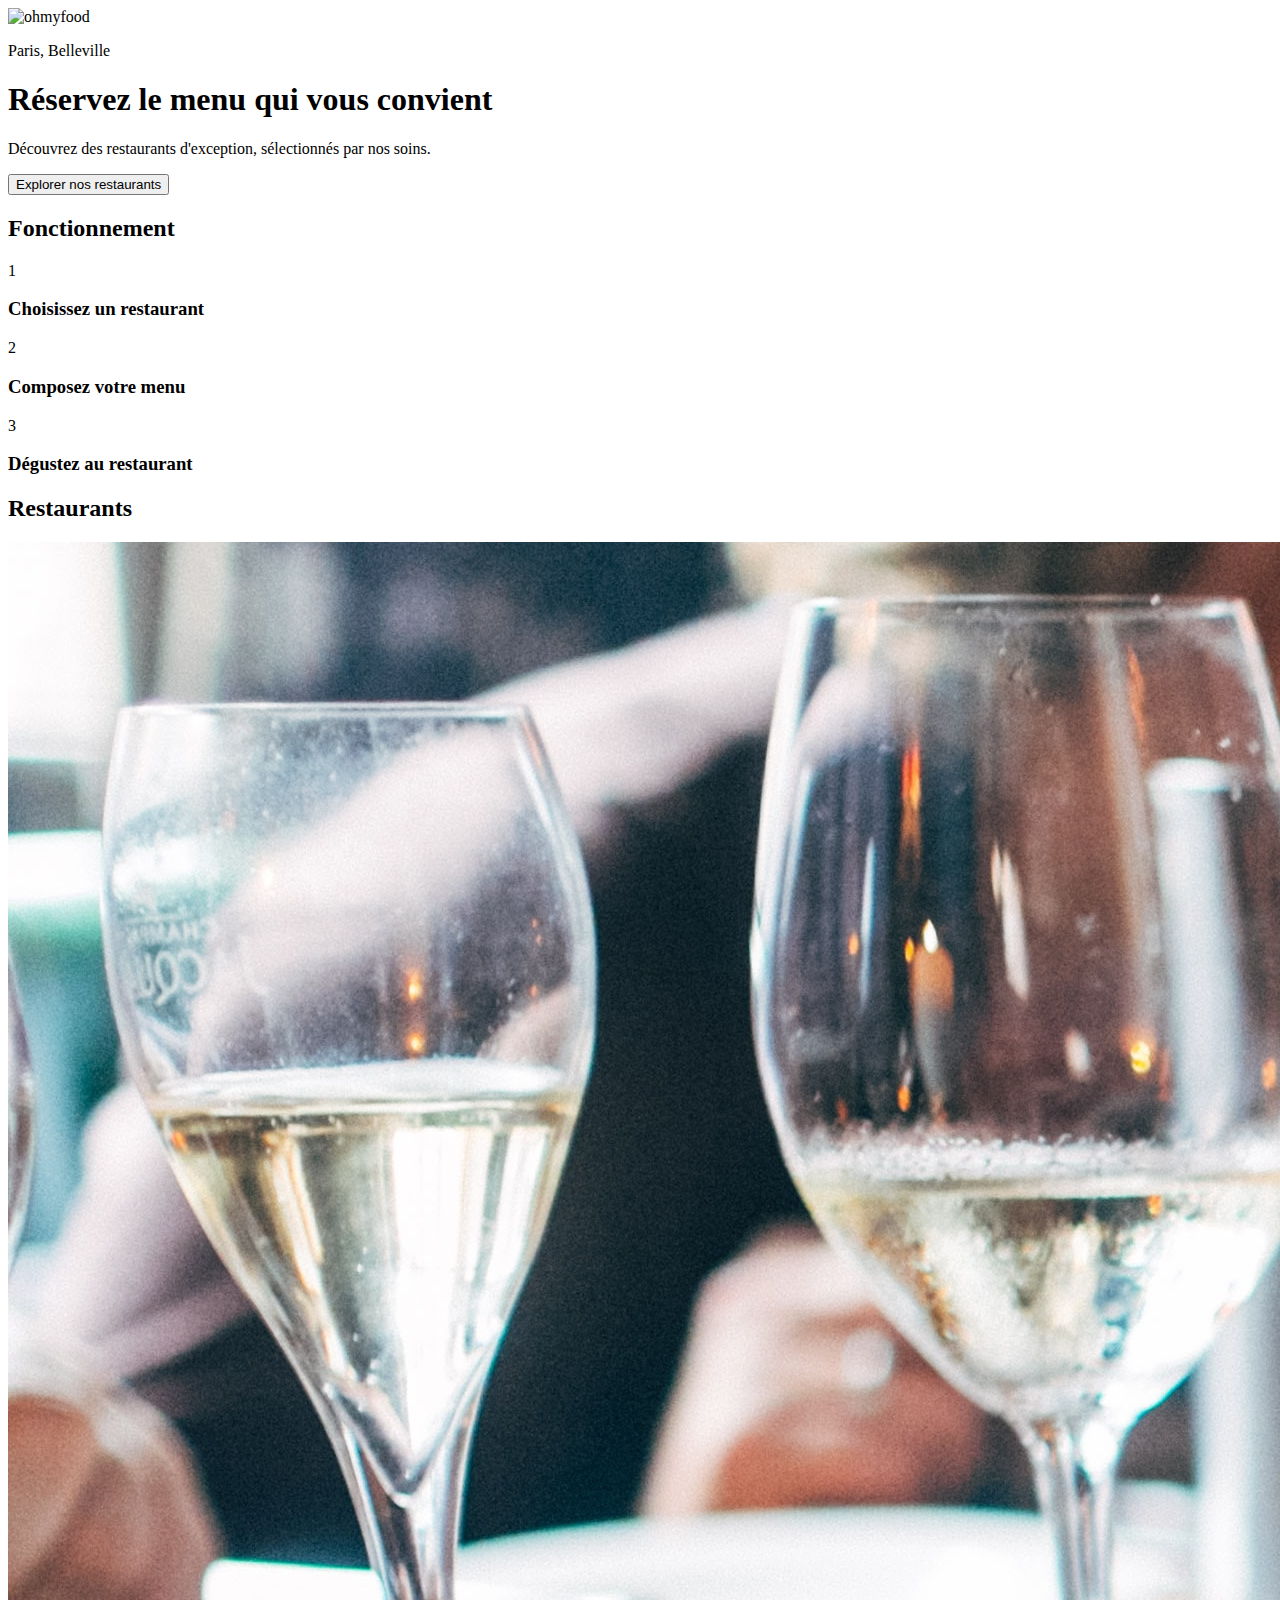
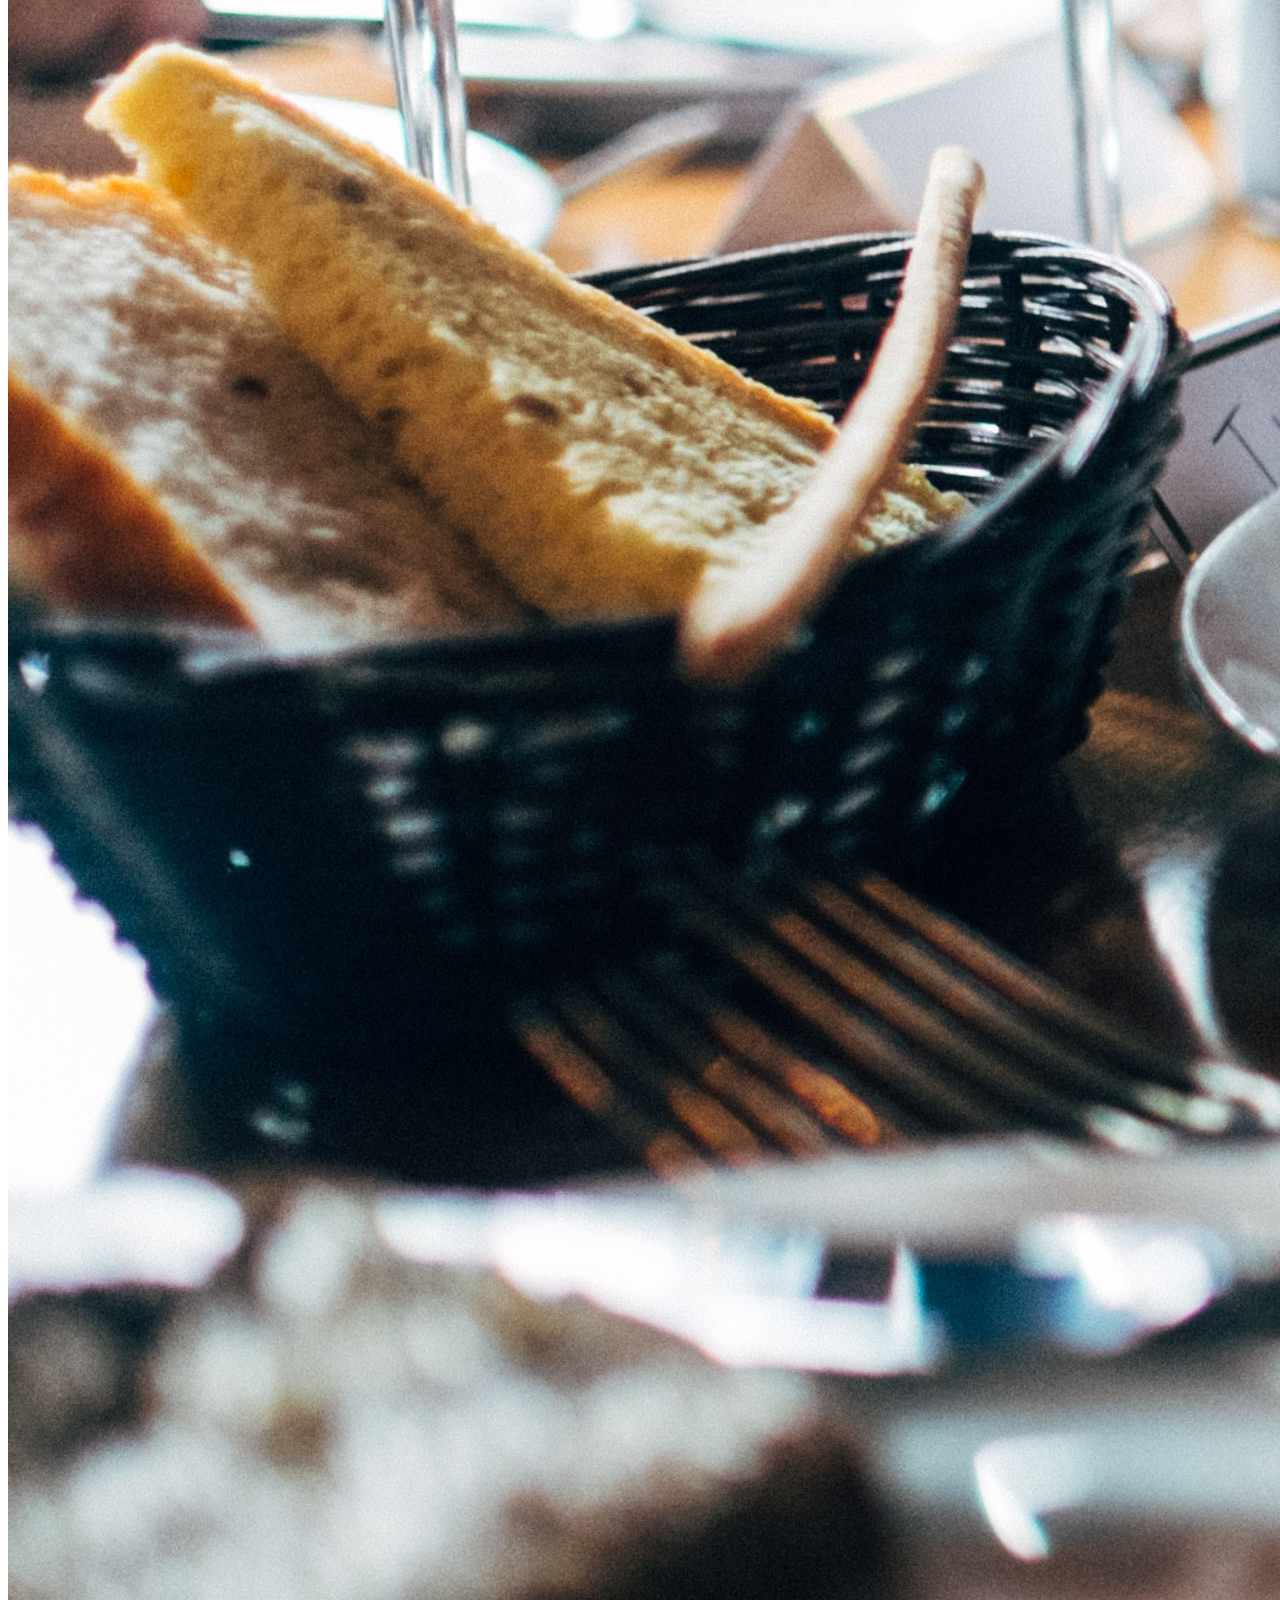
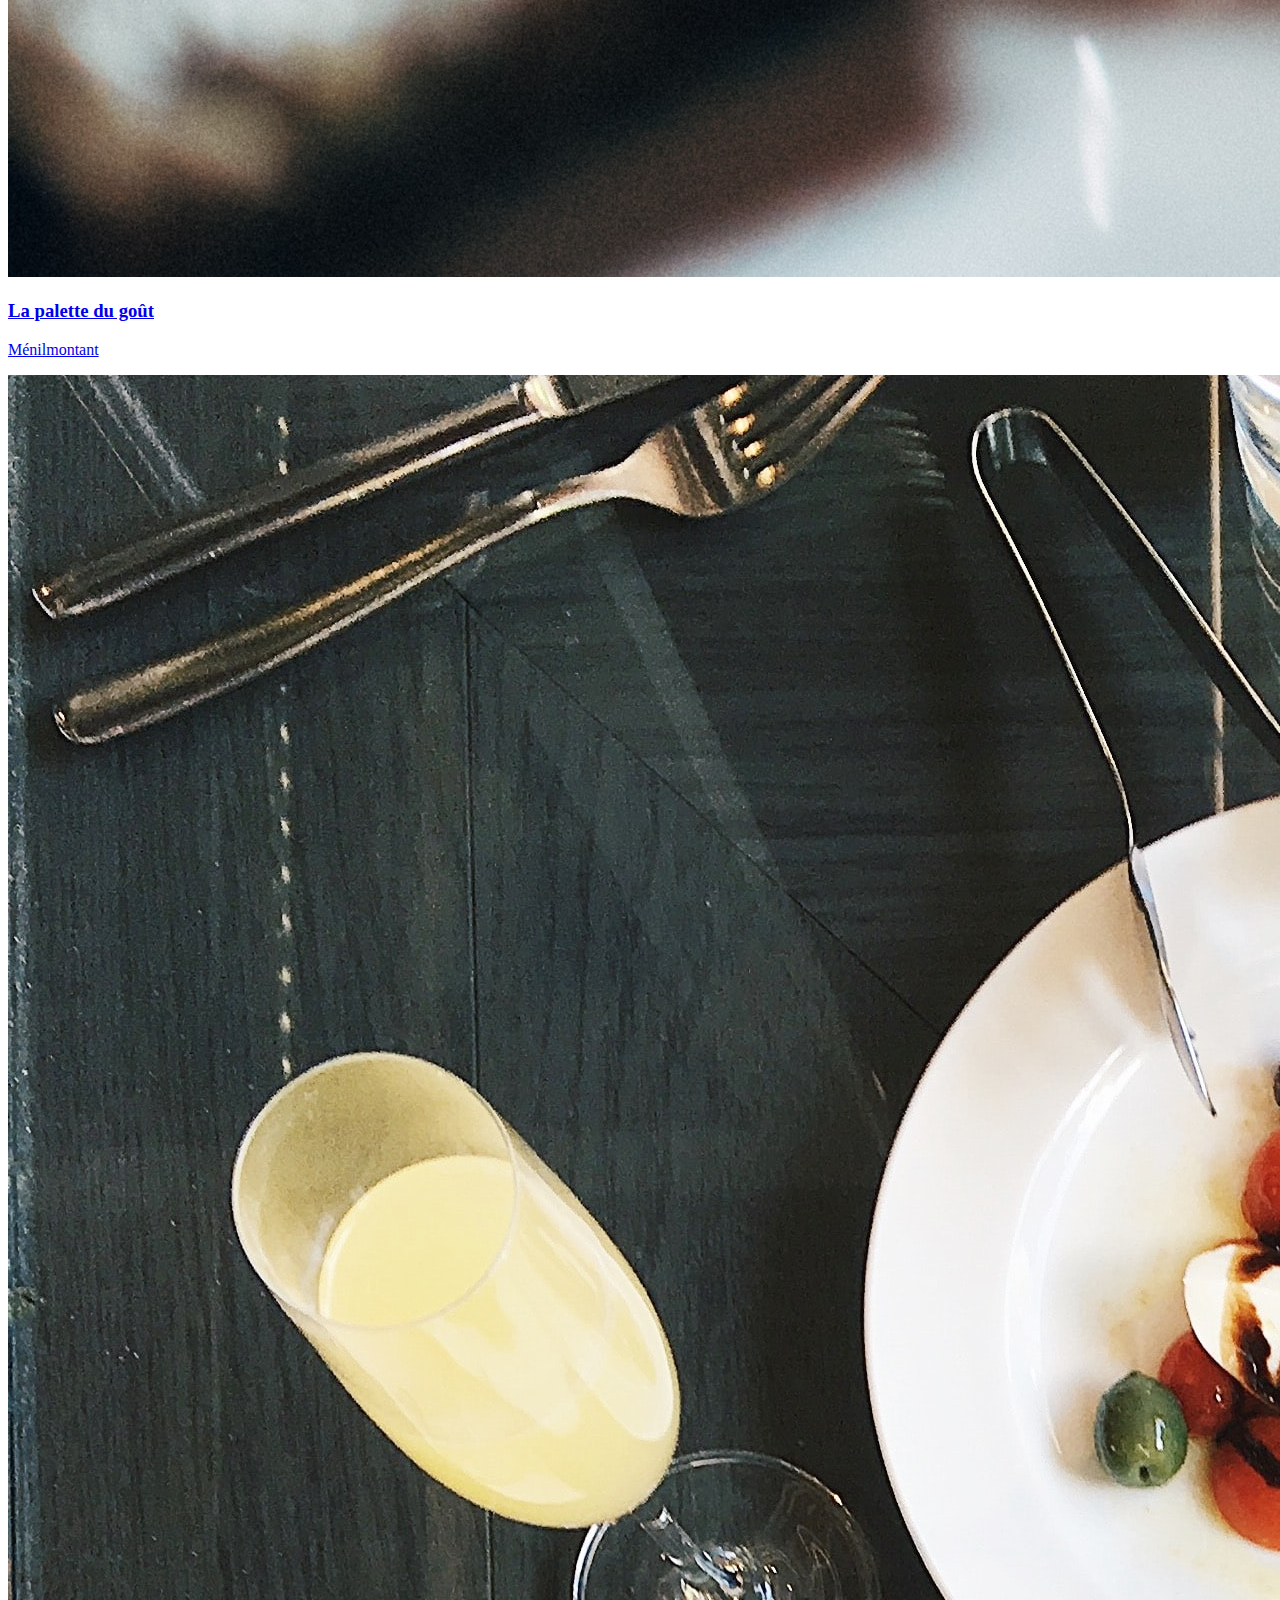
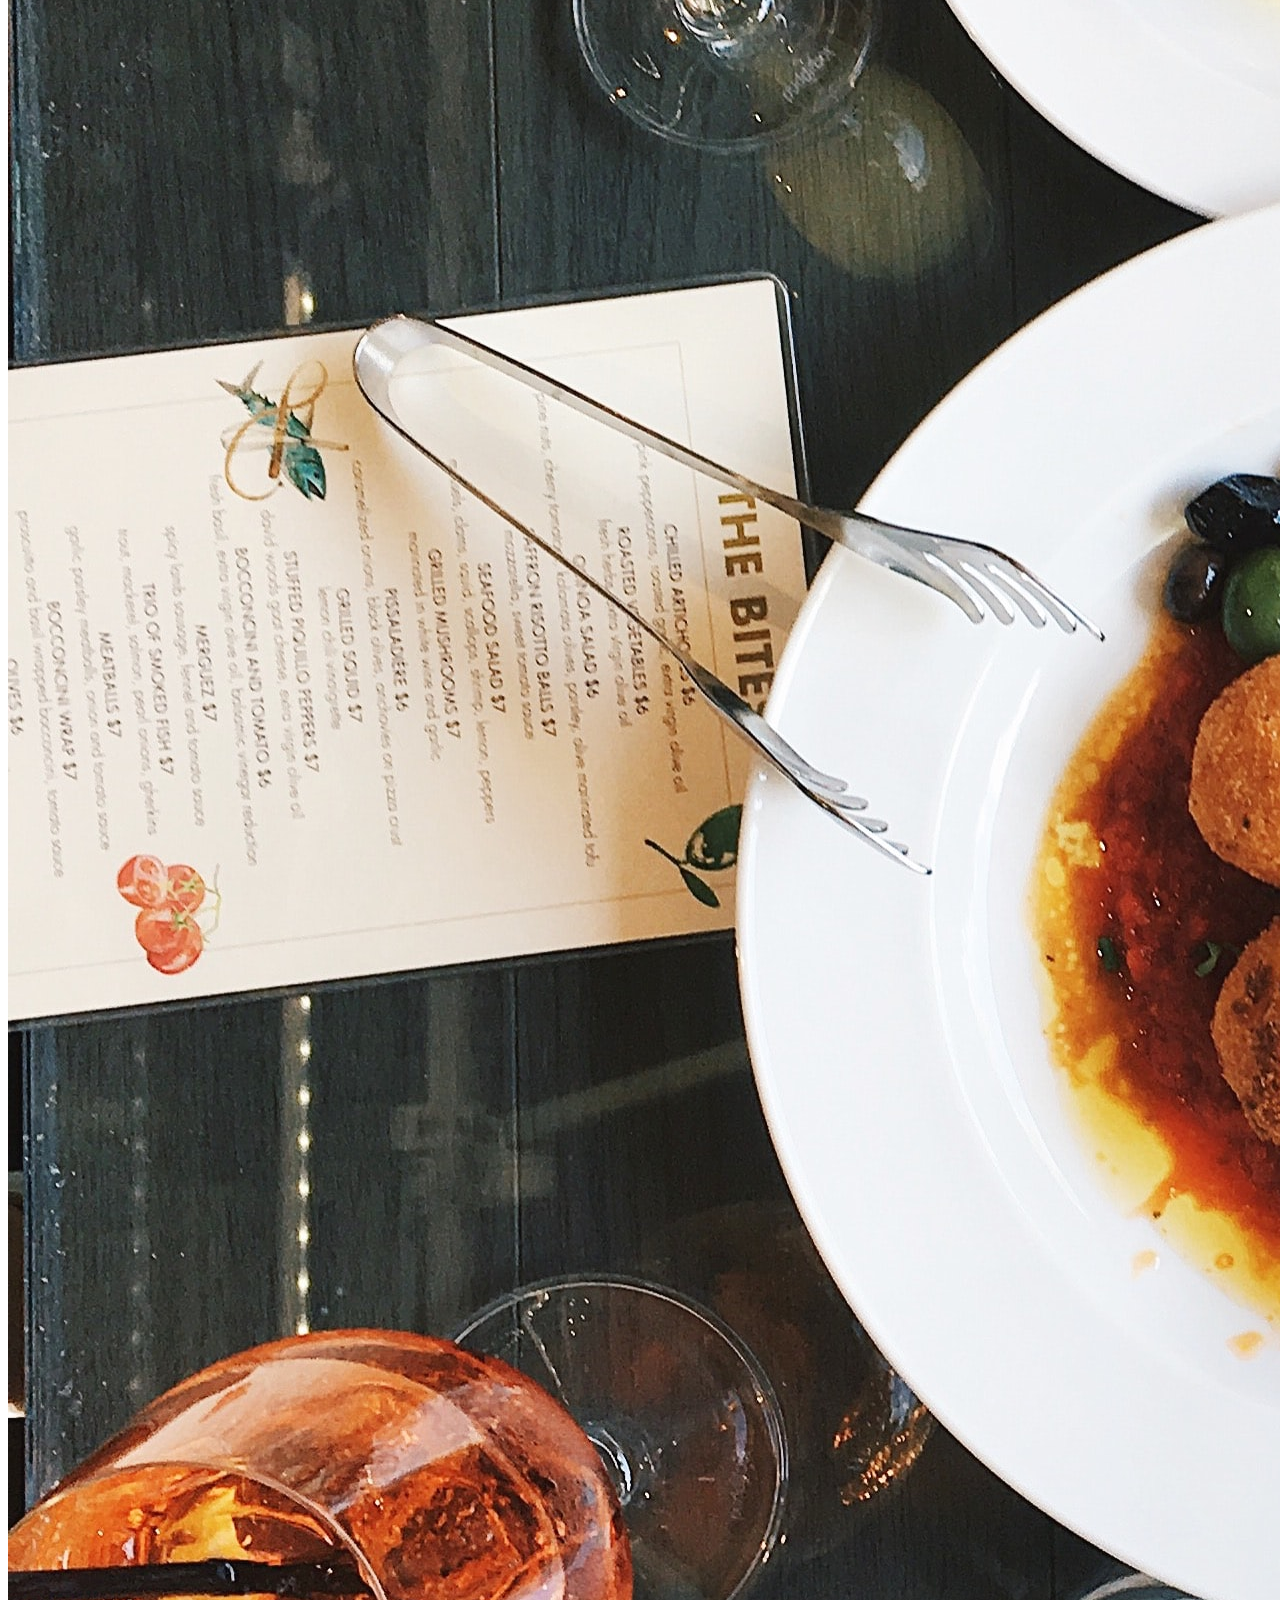
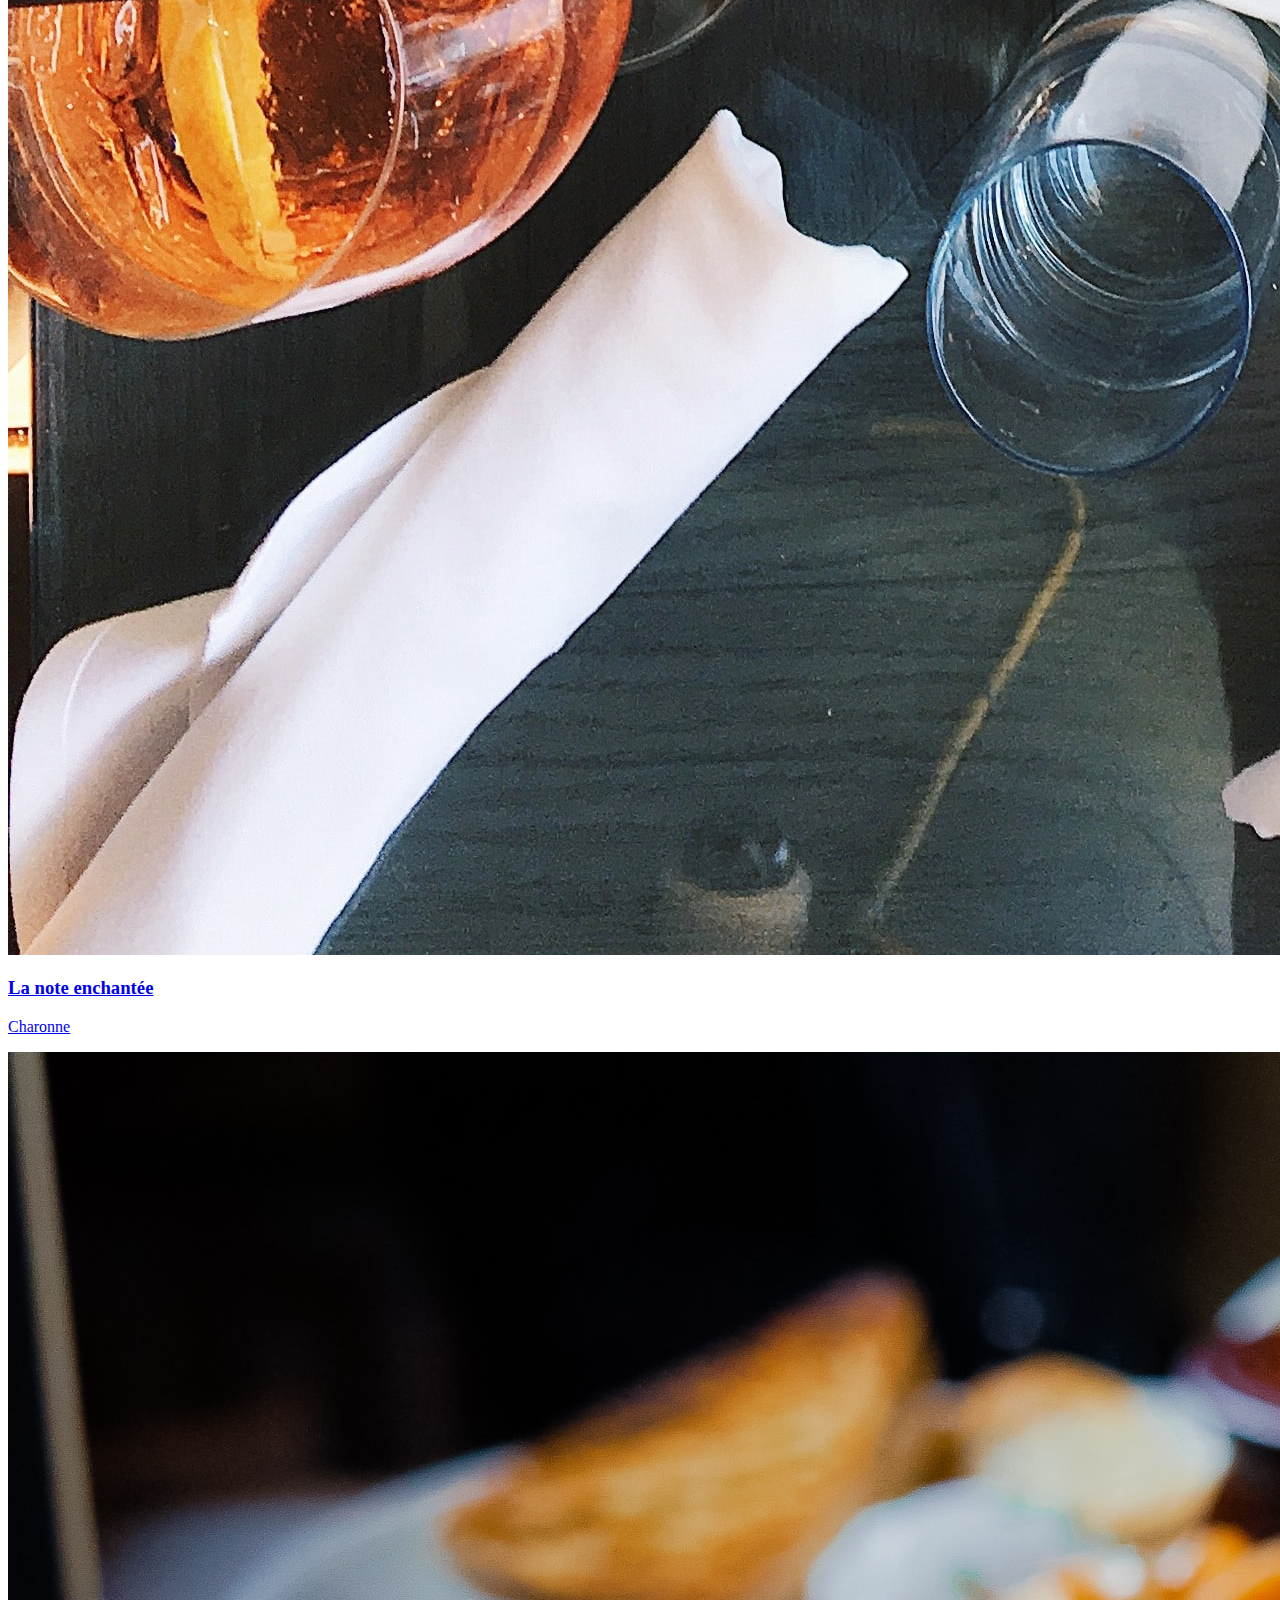
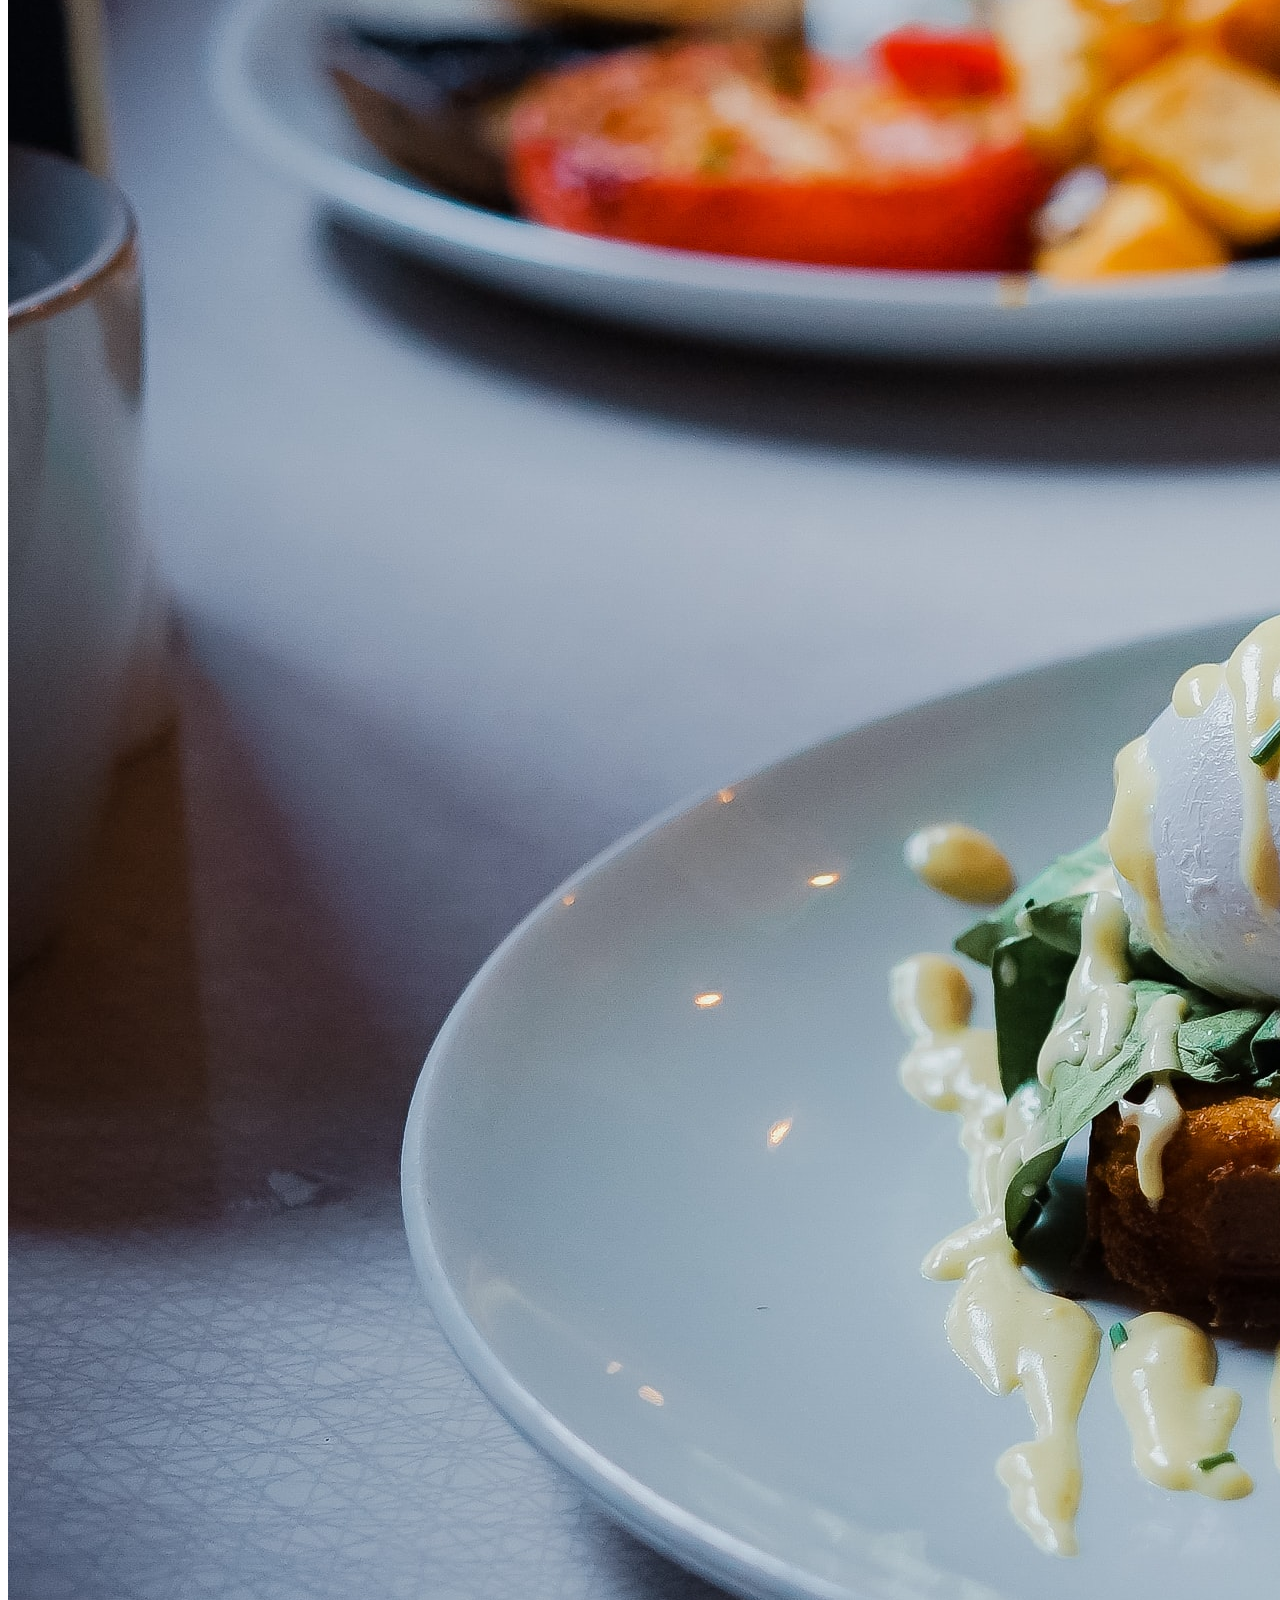
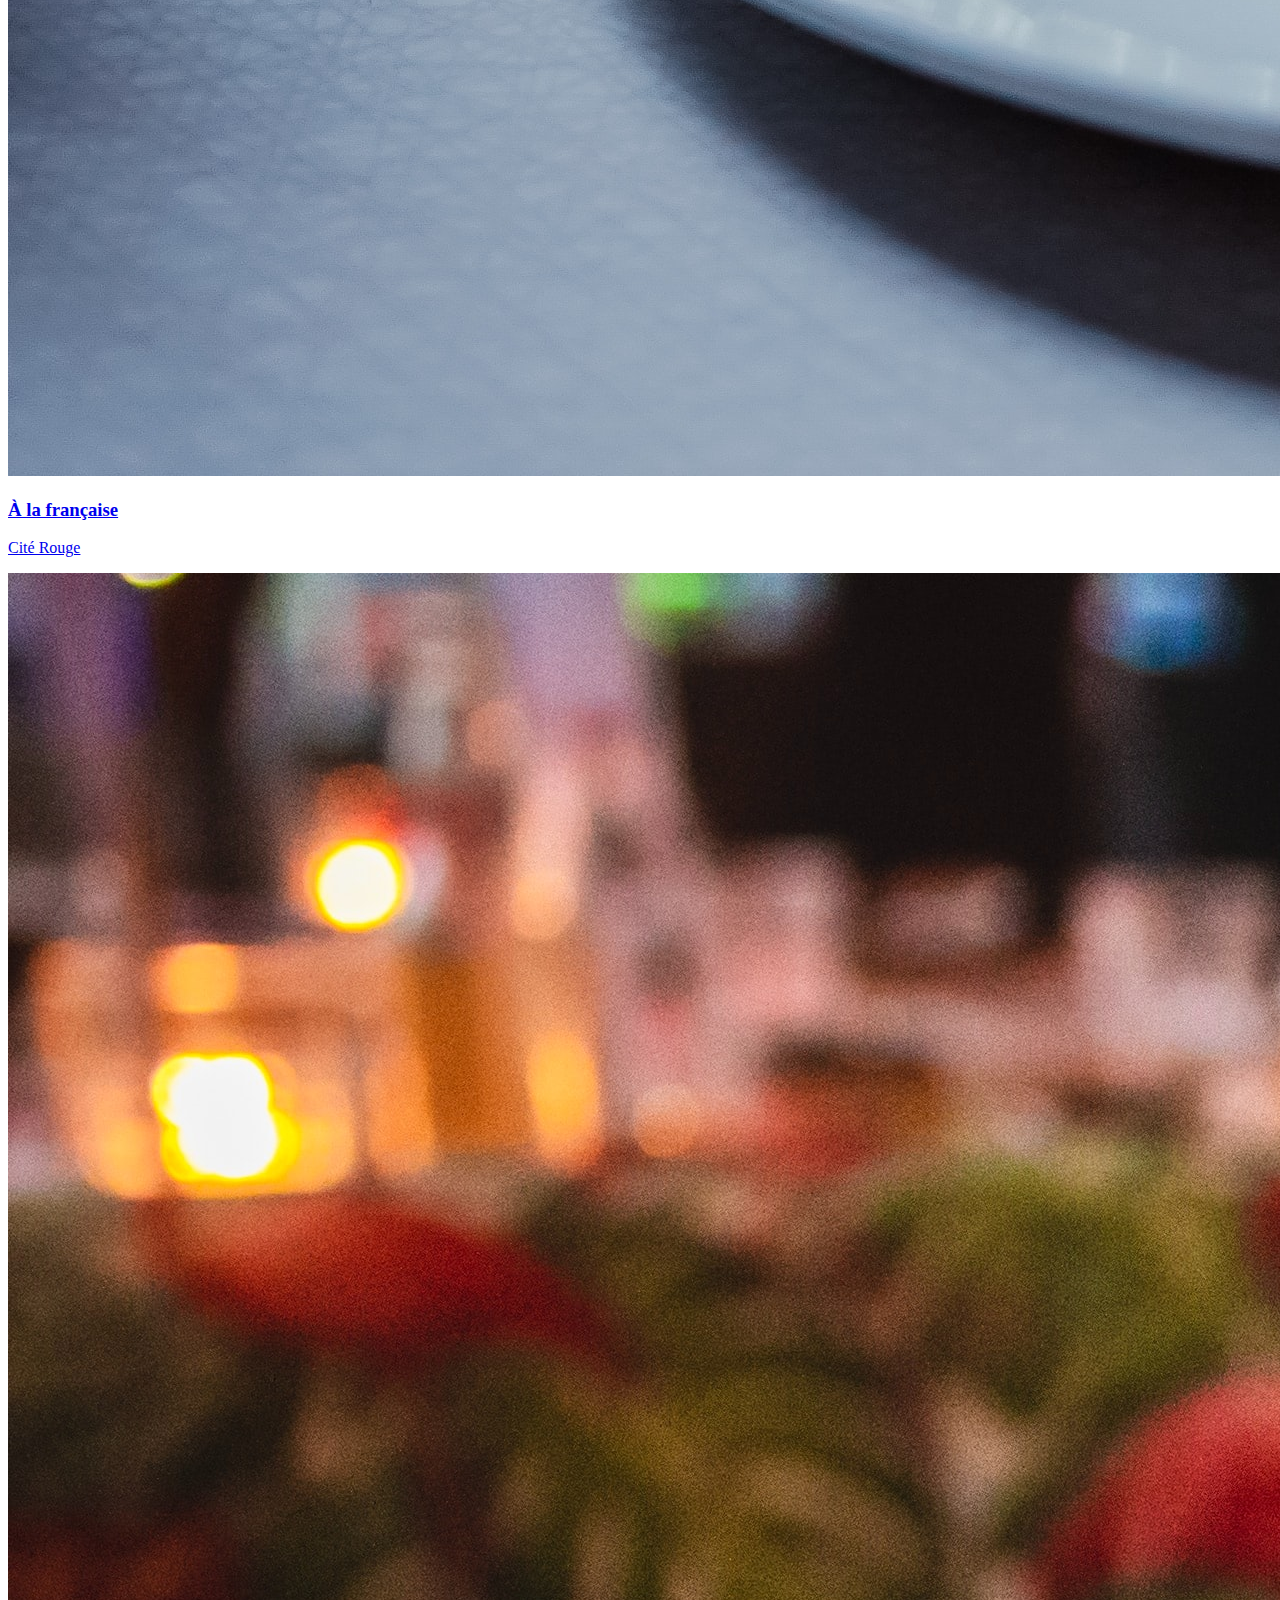
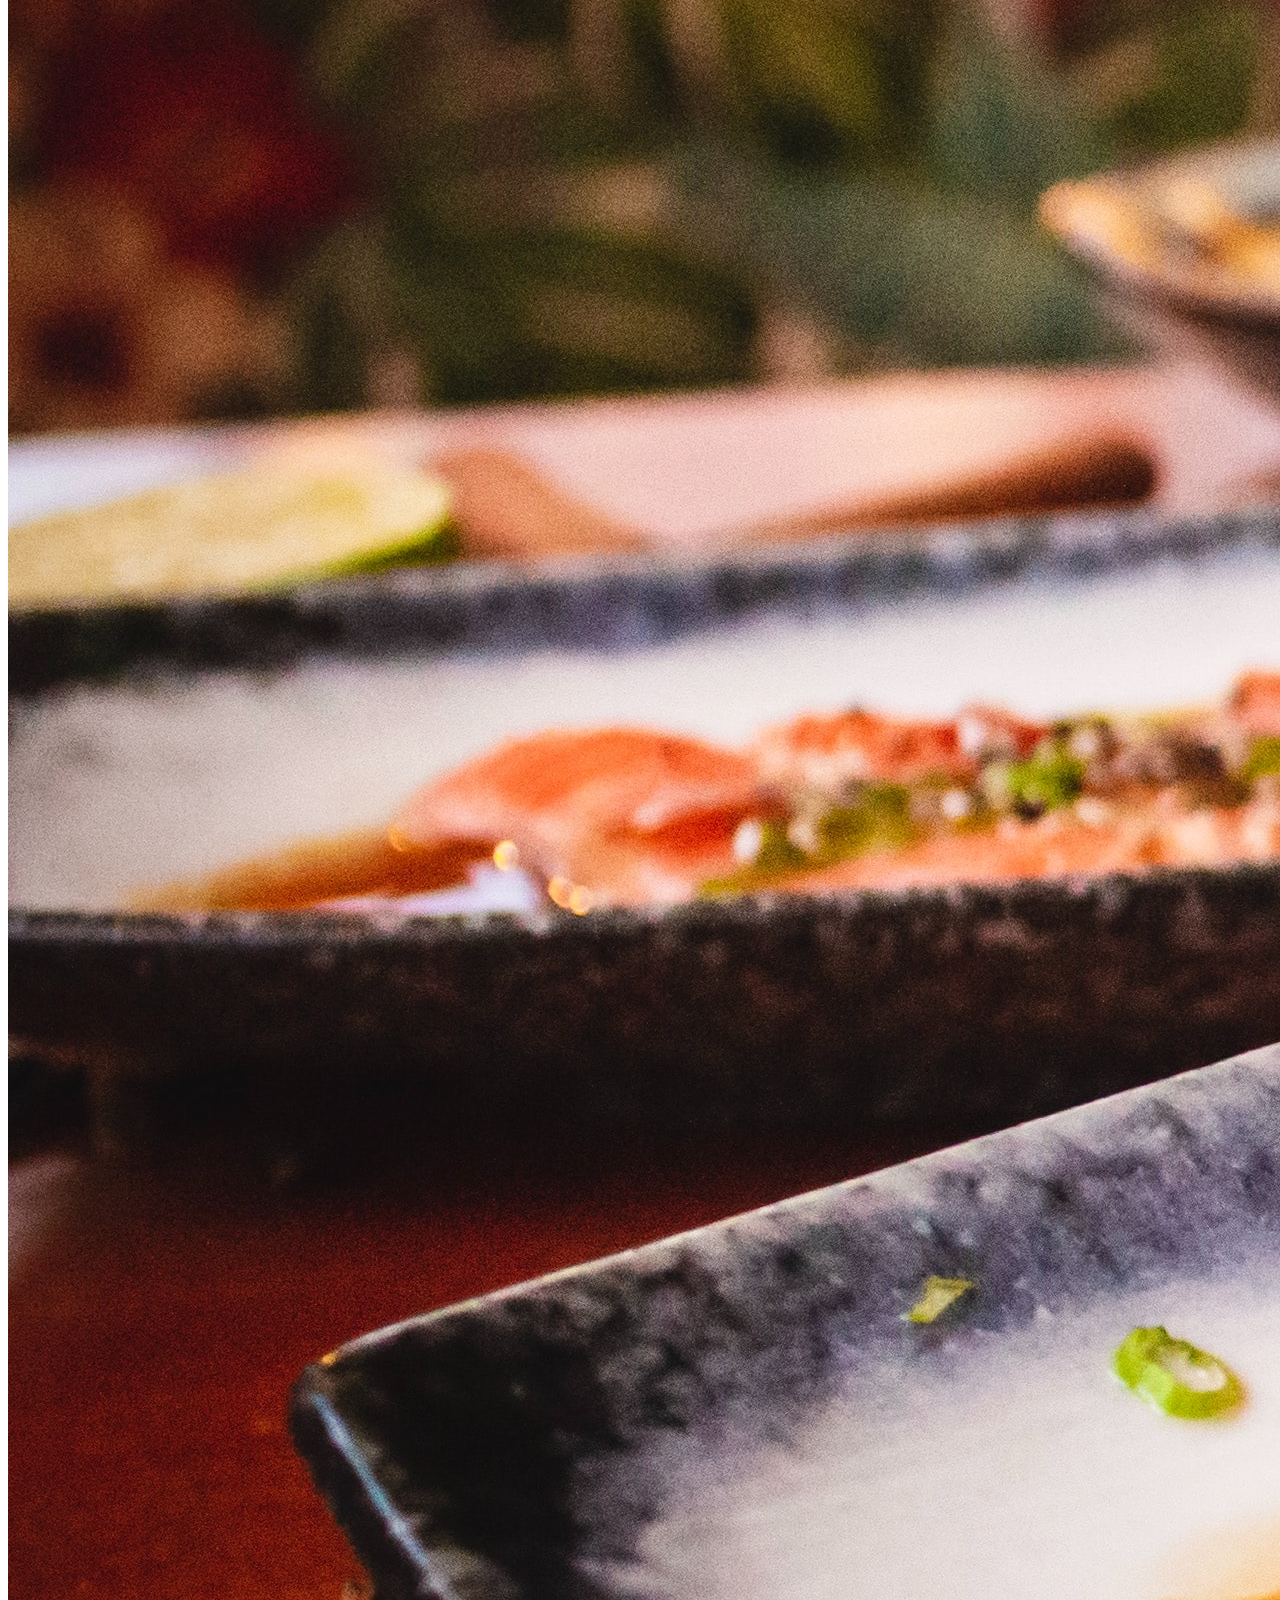
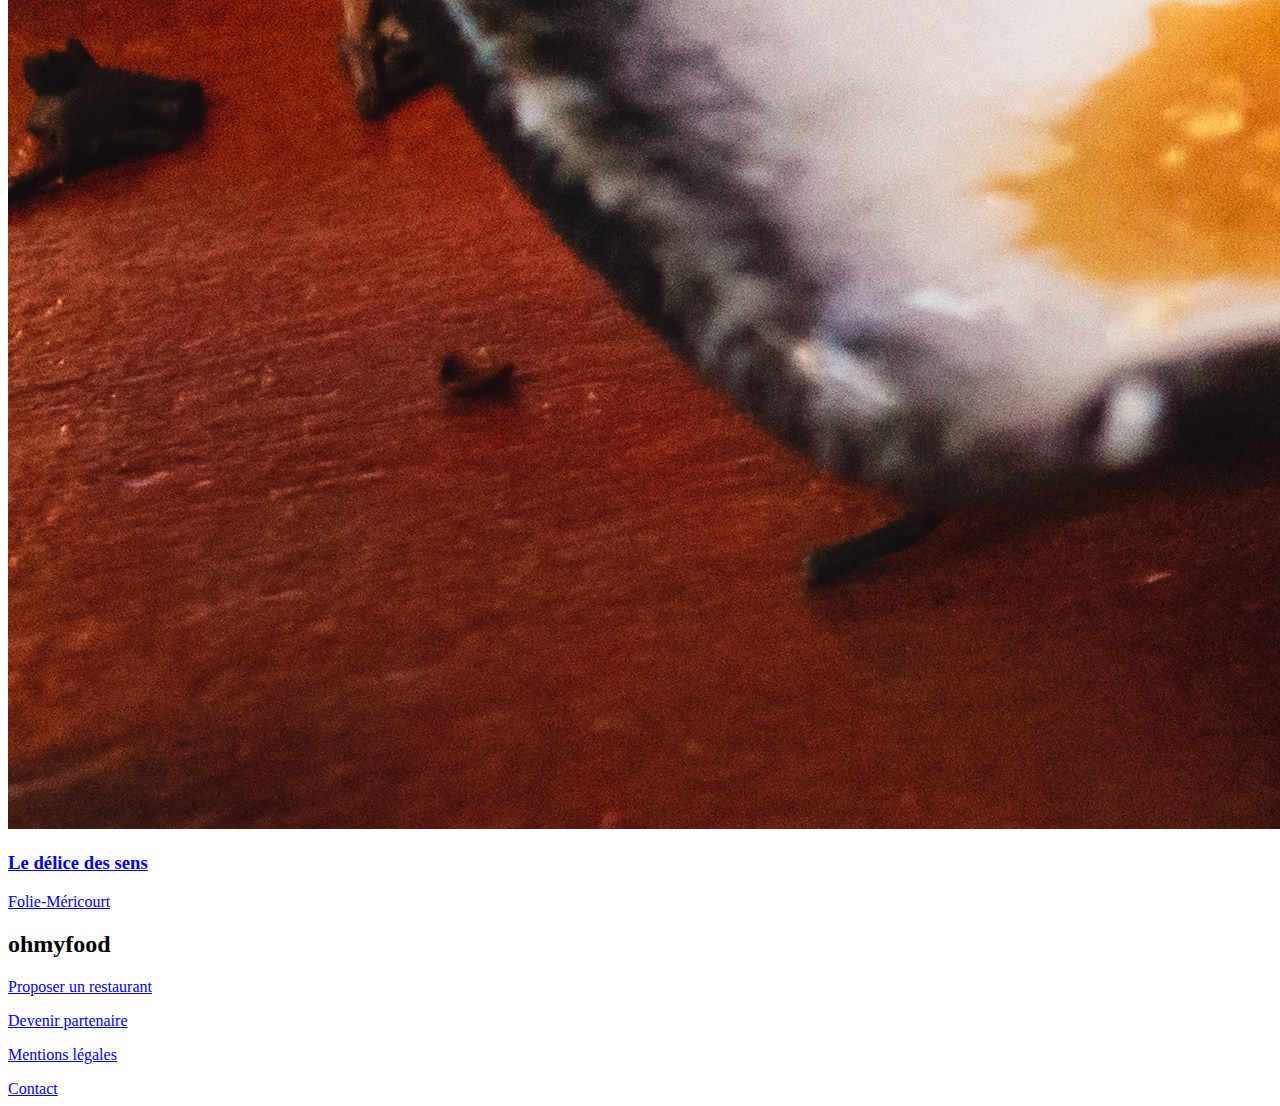
==== index.html @ 66d4e0d3 "pages styling" ====
<!DOCTYPE html>
<html lang="en">
  <head>
    <meta charset="UTF-8" />
    <meta http-equiv="X-UA-Compatible" content="IE=edge" />
    <meta name="viewport" content="width=device-width, initial-scale=1.0" />
    <title>OhMyFood</title>
    <link rel="stylesheet" href="./Scss/style.css" />
    <link rel="stylesheet" href="./stylesCss/all.min.css" />
    <link href="https://fonts.googleapis.com/css2?family=Roboto:wght@100;400;700&family=Shrikhand&display=swap" rel="stylesheet">
  </head>
  <body>
    <header class="mainTitle">
      <img src="./img/logo/ohmyfood@2x.svg" alt="ohmyfood" >
    </header>
    <div class="mapLocation">
      <i class="fas fa-map-marker-alt"></i>
      <p>Paris, Belleville</p>
    </div>
    <main class="mainContainer">
      <section class="pubContainer">
        <h1>Réservez le menu qui vous convient</h1>
        <p>
          Découvrez des restaurants d'exception, sélectionnés par nos soins.
        </p>
        <button class="bigBtn">Explorer nos restaurants</button>
      </section>
      <section class="functionalityContainer" id="Fonctionnement">
        <h2 class="funcTitle">Fonctionnement</h2>
        <div class="funcBoxes">
          <div class="funcBox1">
            <span class="funcBoxNum">1</span>
            <i class="fas fa-mobile-alt"></i>
            <h3 class="funcBoxText">Choisissez un restaurant</h3>
          </div>
          <div class="funcBox2">
            <span class="funcBoxNum">2</span>
            <i class="fas fa-list-ul"></i>
            <h3 class="funcBoxText">Composez votre menu</h3>
          </div>
          <div class="funcBox3">
            <span class="funcBoxNum">3</span>
            <i class="fas fa-store"></i>
            <h3 class="funcBoxText">Dégustez au restaurant</h3>
          </div>
        </div>
      </section>
      <section class="restaurants">
        <h2>Restaurants</h2>
        <a class="restauCard" href="./pages/laPaletteDuGout.html"
          ><img src="./img/restaurants/laPalette.jpg" alt="Menilmontant" />
          <div class="cardInfo">
            <div class="cardText"><h3>La palette du goût</h3><p>Ménilmontant</p></div>
            <div class="cardLogo"></div></div
        ></a>
        <a class="restauCard" href="./pages/laNoteEnchantee.html"
          ><img src="./img/restaurants/laNote.jpg" alt="Charonne" />
          <div class="cardInfo">
            <div class="cardText"><h3>La note enchantée</h3><p>Charonne</p></div>
            <div class="cardLogo"></div></div
        ></a>
        <a class="restauCard" href="./pages/aLaFrancaise.html"
          ><img src="./img/restaurants/aLaFrancaise.jpg" alt="CiteRouge" />
          <div class="cardInfo">
            <div class="cardText"><h3>À la française</h3><p>Cité Rouge</p></div>
            <div class="cardLogo"></div></div
        ></a>
        <a class="restauCard" href="./pages/leDeliceDesSens.html"
          ><img src="./img/restaurants/leDelice.jpg" alt="Folie-Mericourt" />
          <div class="cardInfo">
            <div class="cardText"><h3>Le délice des sens</h3><p>Folie-Méricourt</p></div>
            <div class="cardLogo"></div></div
        ></a>
      </section>
    </main>
    <footer class="mainFooter">
      <!-- must change the span -->
      <div class="footerLogo"><h2>ohmyfood</h2></div>
      <div class="footerInfo">
        <a href="#Fonctionnement"><i class="fas fa-utensils" aria-hidden="true"></i><p>Proposer un restaurant</p></a>
        <a href="#Fonctionnement"><i class="fas fa-hands-helping" aria-hidden="true"></i><p>Devenir partenaire</p></a>
        <a href="#Fonctionnement"><p>Mentions légales</p></a>
        <a href="mailto:contact@ohmyfood.com">Contact</a>
      </div>
    </footer>
  </body>
</html>
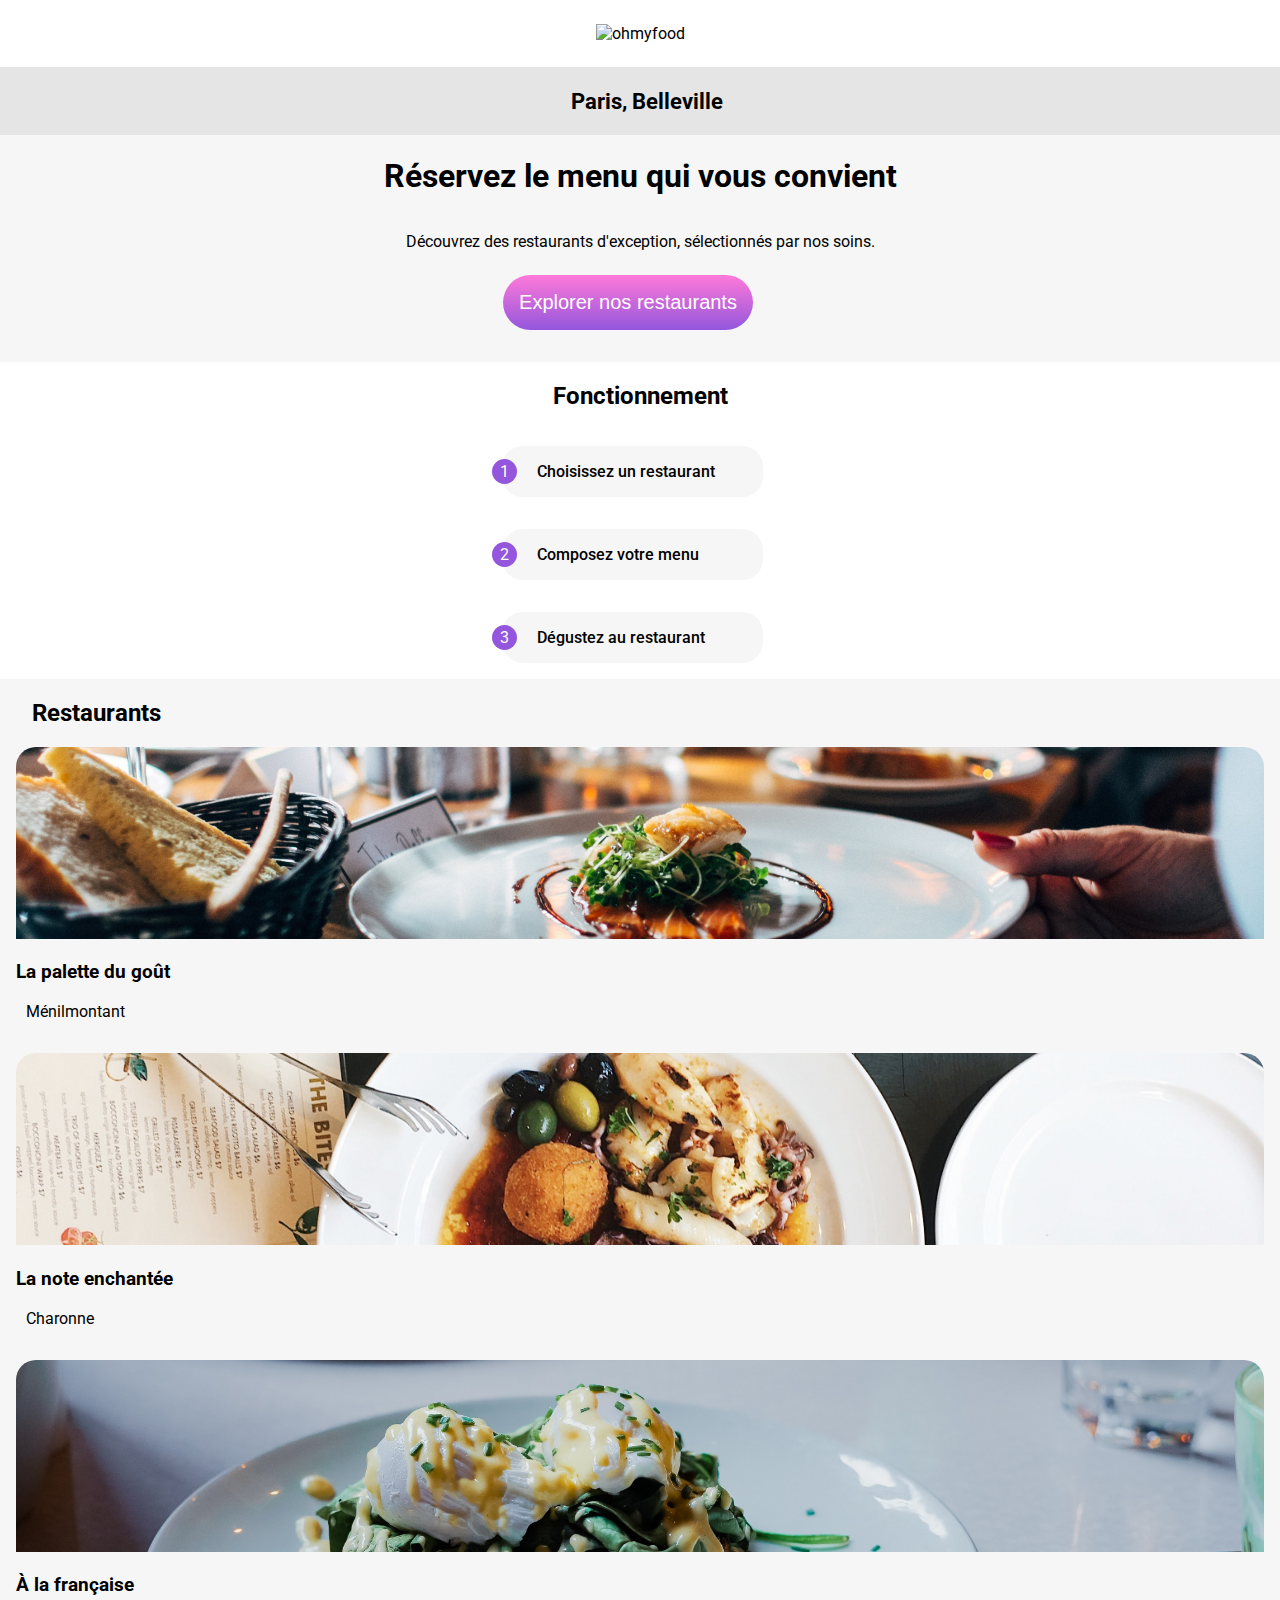
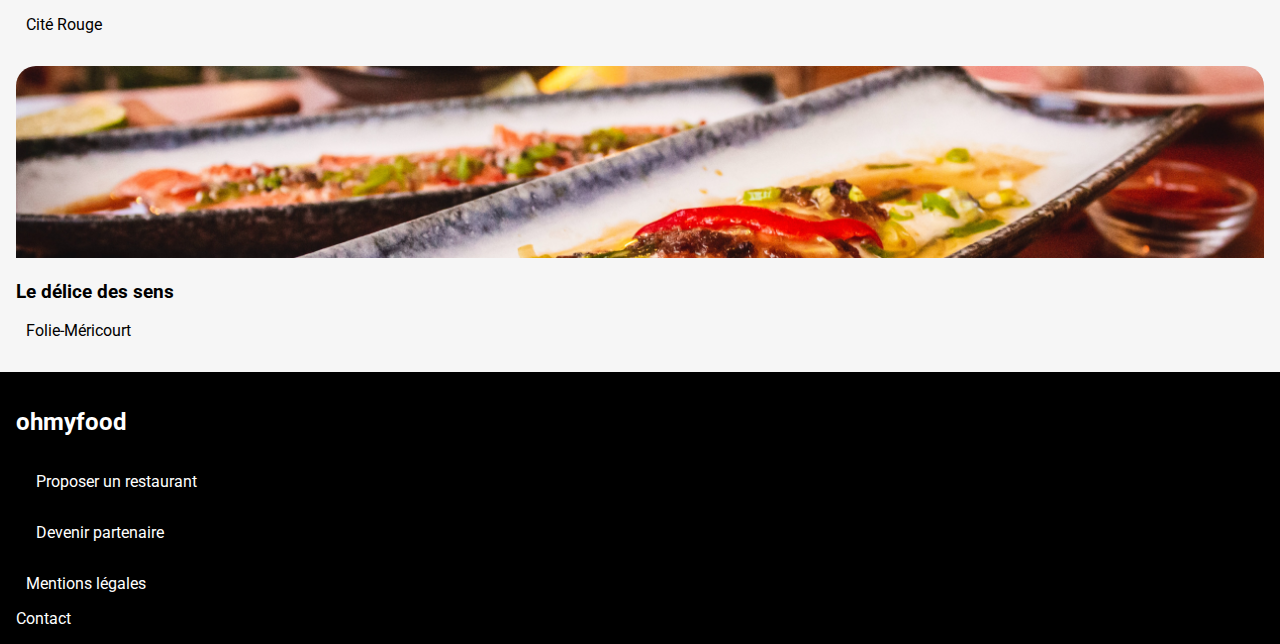
==== commit 11210336: "working to page html and page style" ====
--- a/index.html
+++ b/index.html
@@ -28,17 +28,17 @@
       <section class="functionalityContainer" id="Fonctionnement">
         <h2 class="funcTitle">Fonctionnement</h2>
         <div class="funcBoxes">
-          <div class="funcBox1">
+          <div class="funcB">
             <span class="funcBoxNum">1</span>
             <i class="fas fa-mobile-alt"></i>
             <h3 class="funcBoxText">Choisissez un restaurant</h3>
           </div>
-          <div class="funcBox2">
+          <div class="funcB">
             <span class="funcBoxNum">2</span>
             <i class="fas fa-list-ul"></i>
             <h3 class="funcBoxText">Composez votre menu</h3>
           </div>
-          <div class="funcBox3">
+          <div class="funcB">
             <span class="funcBoxNum">3</span>
             <i class="fas fa-store"></i>
             <h3 class="funcBoxText">Dégustez au restaurant</h3>
--- a/Scss/style.css
+++ b/Scss/style.css
@@ -0,0 +1,335 @@
+body {
+  margin: 0px;
+  padding: 0px;
+  width: 100%;
+  font-family: -apple-system, BlinkMacSystemFont, 'Segoe UI', Roboto, Oxygen, Ubuntu, Cantarell, 'Open Sans', 'Helvetica Neue', sans-serif;
+}
+.mainTitle {
+  display: -webkit-box;
+  display: -ms-flexbox;
+  display: flex;
+  top: 0;
+  width: 100%;
+  height: 100%;
+  position: -webkit-sticky;
+  position: sticky;
+  -webkit-box-pack: center;
+      -ms-flex-pack: center;
+          justify-content: center;
+  -webkit-box-align: center;
+      -ms-flex-align: center;
+          align-items: center;
+  padding-top: 1.5rem;
+  padding-bottom: 1.5rem;
+  background-color: white;
+}
+
+.mainTitle img {
+  display: block;
+}
+
+.mapLocation {
+  display: -webkit-box;
+  display: -ms-flexbox;
+  display: flex;
+  width: 100%;
+  background-color: #e5e5e5;
+  -webkit-box-pack: center;
+      -ms-flex-pack: center;
+          justify-content: center;
+  -webkit-box-align: center;
+      -ms-flex-align: center;
+          align-items: center;
+  -webkit-box-shadow: 5px 5px 10px rgba(0, 0, 0, 0.15);
+          box-shadow: 5px 5px 10px rgba(0, 0, 0, 0.15);
+}
+
+.mapLocation i {
+  margin-right: 0.9rem;
+  font-size: 1.3rem;
+}
+
+.mapLocation p {
+  font-weight: 700;
+  font-size: 1.35em;
+}
+
+.mainContainer {
+  display: -webkit-box;
+  display: -ms-flexbox;
+  display: flex;
+  -webkit-box-orient: vertical;
+  -webkit-box-direction: normal;
+      -ms-flex-direction: column;
+          flex-direction: column;
+}
+
+.pubContainer {
+  display: -webkit-box;
+  display: -ms-flexbox;
+  display: flex;
+  -webkit-box-orient: vertical;
+  -webkit-box-direction: normal;
+      -ms-flex-direction: column;
+          flex-direction: column;
+  background-color: #f6f6f6;
+  -webkit-box-align: center;
+      -ms-flex-align: center;
+          align-items: center;
+  -webkit-box-pack: center;
+      -ms-flex-pack: center;
+          justify-content: center;
+}
+
+.bigBtn {
+  display: -webkit-box;
+  display: -ms-flexbox;
+  display: flex;
+  margin: 0.5rem 1.5rem 2rem 0px;
+  padding: 16px;
+  font-size: 20px;
+  border-radius: 30px;
+  background: -webkit-gradient(linear, left bottom, left top, from(#9356dc), to(#ff79da));
+  background: linear-gradient(to top, #9356dc, #ff79da);
+  color: white;
+  border-style: none;
+}
+
+.pubContainer h1, p {
+  padding-right: 10px;
+  padding-left: 10px;
+}
+
+.functionalityContainer {
+  display: -webkit-box;
+  display: -ms-flexbox;
+  display: flex;
+  -webkit-box-orient: vertical;
+  -webkit-box-direction: normal;
+      -ms-flex-direction: column;
+          flex-direction: column;
+  background-color: #f6f6f6;
+  -webkit-box-align: center;
+      -ms-flex-align: center;
+          align-items: center;
+  -webkit-box-pack: center;
+      -ms-flex-pack: center;
+          justify-content: center;
+  background-color: white;
+}
+
+.funcBoxes {
+  display: -webkit-box;
+  display: -ms-flexbox;
+  display: flex;
+  -webkit-box-orient: vertical;
+  -webkit-box-direction: normal;
+      -ms-flex-direction: column;
+          flex-direction: column;
+  background-color: #f6f6f6;
+  -webkit-box-align: center;
+      -ms-flex-align: center;
+          align-items: center;
+  -webkit-box-pack: center;
+      -ms-flex-pack: center;
+          justify-content: center;
+  background-color: white;
+}
+
+.funcBoxes i {
+  margin-right: 10px;
+}
+
+.funcB {
+  display: -webkit-box;
+  display: -ms-flexbox;
+  display: flex;
+  width: 100%;
+  background-color: #f6f6f6;
+  -webkit-box-align: center;
+      -ms-flex-align: center;
+          align-items: center;
+  margin: 1rem 1rem 1rem 0rem;
+  padding-right: 1rem;
+  border-radius: 1.3rem;
+  font-family: -apple-system, BlinkMacSystemFont, 'Segoe UI', Roboto, Oxygen, Ubuntu, Cantarell, 'Open Sans', 'Helvetica Neue', sans-serif;
+}
+
+.funcBoxNum {
+  display: -webkit-box;
+  display: -ms-flexbox;
+  display: flex;
+  background: #9356dc;
+  color: white;
+  -webkit-box-pack: center;
+      -ms-flex-pack: center;
+          justify-content: center;
+  -webkit-box-align: center;
+      -ms-flex-align: center;
+          align-items: center;
+  width: 25px;
+  height: 25px;
+  border-radius: 100%;
+  margin-left: -10px;
+  margin-right: 10px;
+}
+
+.funcBoxText {
+  font-size: 1em;
+  font-weight: 500;
+}
+
+.restaurants {
+  display: -webkit-box;
+  display: -ms-flexbox;
+  display: flex;
+  background-color: #f6f6f6;
+  -webkit-box-orient: vertical;
+  -webkit-box-direction: normal;
+      -ms-flex-direction: column;
+          flex-direction: column;
+}
+
+.restauCard {
+  padding: 0px 1rem 1rem 1rem;
+}
+
+.restauCard img {
+  width: 100%;
+  height: 12rem;
+  -o-object-fit: cover;
+     object-fit: cover;
+  border-radius: 20px 20px 0px 0px;
+}
+
+.cardText {
+  text-decoration: none;
+}
+
+.restaurants p, a:link, h3 {
+  font-family: -apple-system, BlinkMacSystemFont, 'Segoe UI', Roboto, Oxygen, Ubuntu, Cantarell, 'Open Sans', 'Helvetica Neue', sans-serif;
+  text-decoration: none;
+  color: black;
+}
+
+.restaurants h2 {
+  margin-left: 2rem;
+}
+
+.mainFooter {
+  display: -webkit-box;
+  display: -ms-flexbox;
+  display: flex;
+  width: 100%;
+  -webkit-box-orient: vertical;
+  -webkit-box-direction: normal;
+      -ms-flex-direction: column;
+          flex-direction: column;
+  background-color: #000000;
+  color: white;
+  padding: 1rem;
+}
+
+.footerLogo {
+  margin-left: 0px;
+}
+
+.footerInfo a {
+  display: -webkit-box;
+  display: -ms-flexbox;
+  display: flex;
+  text-decoration: none;
+  color: white;
+  -webkit-box-align: center;
+      -ms-flex-align: center;
+          align-items: center;
+}
+
+.footerInfo i {
+  margin-right: 10px;
+}
+
+/* ________________________________________________________________
+
+PAGES STYLES
+________________________________________________________________ */
+
+.pagesHeader{
+  display: flex;
+  padding: 0 10% 0 10%;
+   }
+   .pageTitle {
+    display: -webkit-box;
+    display: -ms-flexbox;
+    display: flex;
+    top: 0;
+    width: 100%;
+    height: 100%;
+    position: -webkit-sticky;
+    position: sticky;
+    -webkit-box-pack: center;
+        -ms-flex-pack: center;
+            justify-content: center;
+    -webkit-box-align: center;
+        -ms-flex-align: center;
+            align-items: center;
+    padding-top: 1.5rem;
+    padding-bottom: 1.5rem;
+    background-color: white;
+  }
+  
+  .pageTitle img {
+    display: block;
+  } 
+   .backArrow{
+    display: flex;
+      align-items: center;  
+      font-size: 1.3em;
+      color: #000000;
+      font-weight: bold;
+   }
+.pagePhoto {
+  display: flex;
+  width: 100%;
+  height: 250px;
+  object-fit: cover;
+}
+.menu{
+  background-color: #f6f6f6;
+  border-radius: 20px 20px 0px 0px ;
+  width: 100%;
+  margin-top: -40px;
+  z-index: 1;
+  position: relative;
+}
+.menuHeader{
+  display: flex;
+  align-items: center;
+  justify-content: space-between;
+  margin: 0px 20px 0px 20px;
+  font-family: Shrikhand;
+}
+.heart{
+  display: flex;
+}
+.heartEmpty{
+  height: 25px;
+  width: 25px;
+  position: relative;
+object-fit: cover;
+  opacity: 1; 
+ z-index: 2; 
+ transition: transform 1s;
+}
+ .heartFull{
+  height: 25px;
+    width: 25px;
+    position: absolute;
+   z-index: 1;
+   
+} 
+.heartEmpty:hover .heartFull{
+  transform: translate(100%);
+}
+
+
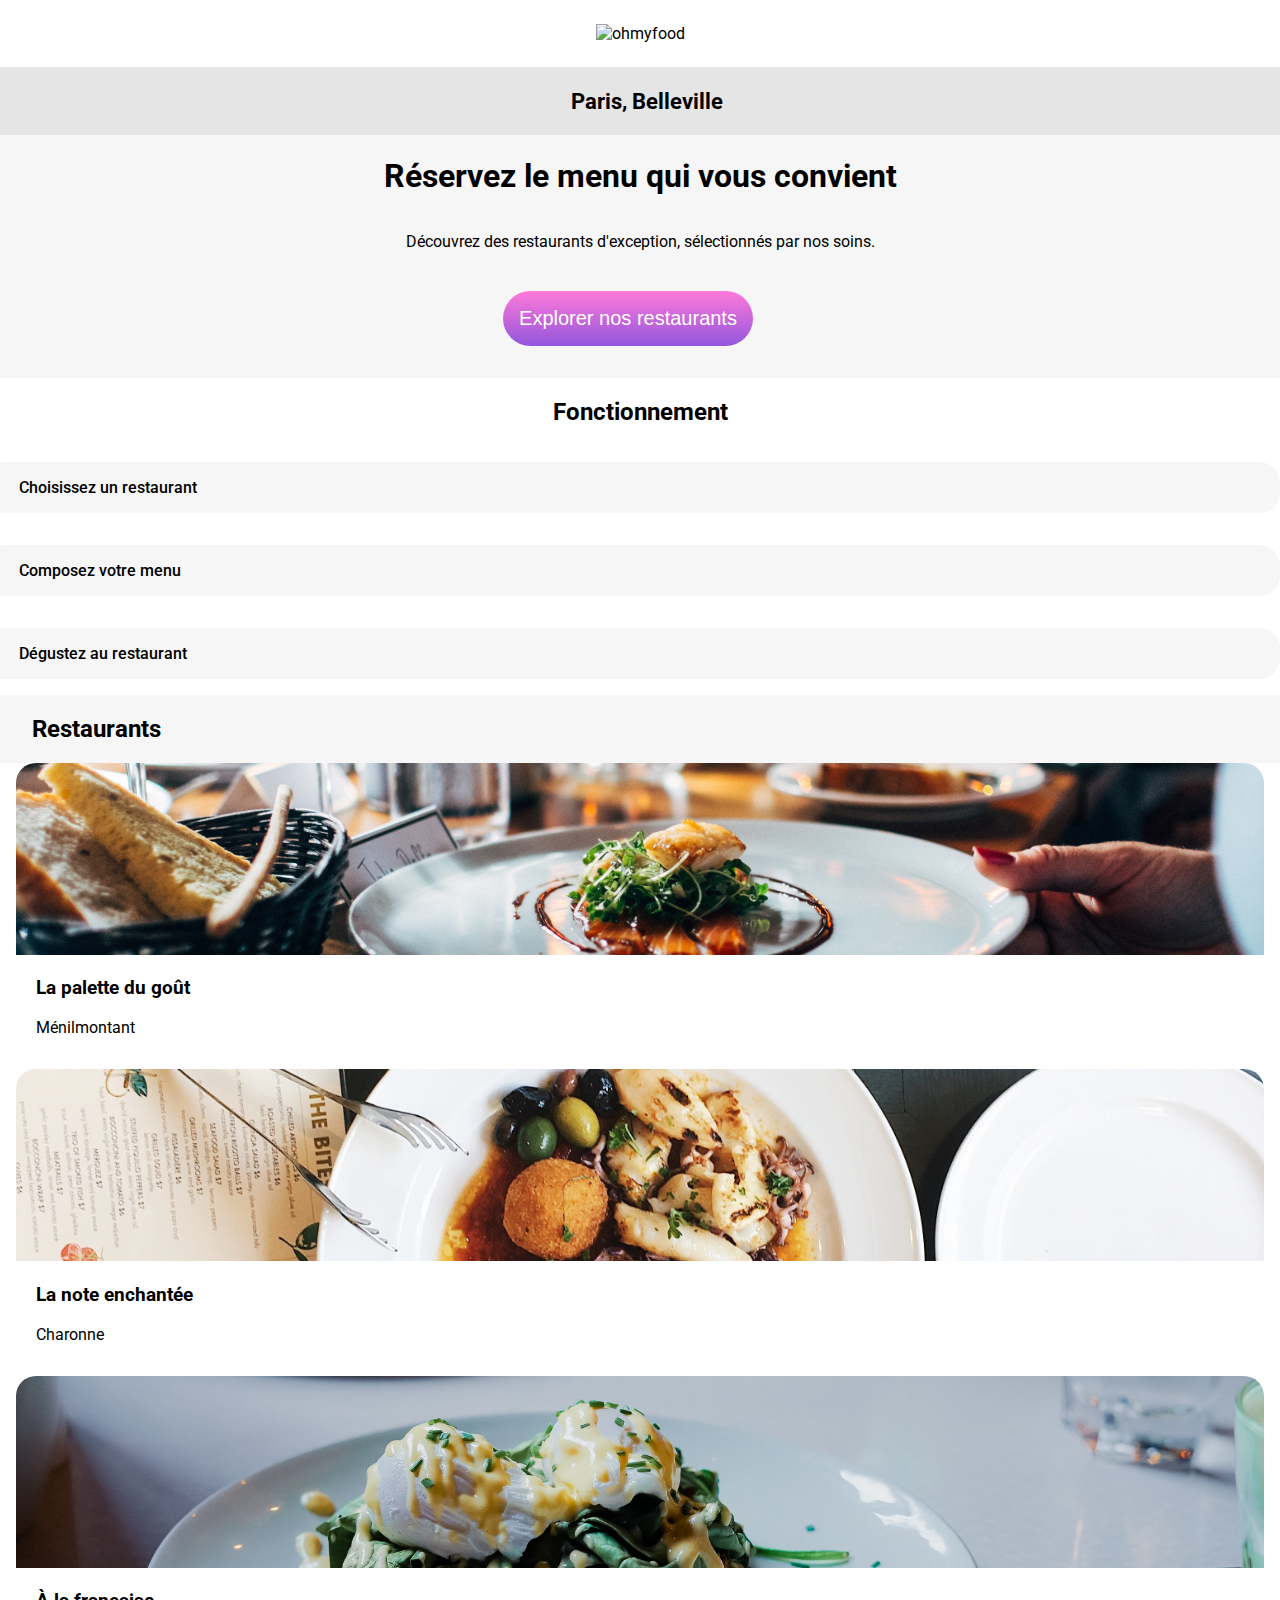
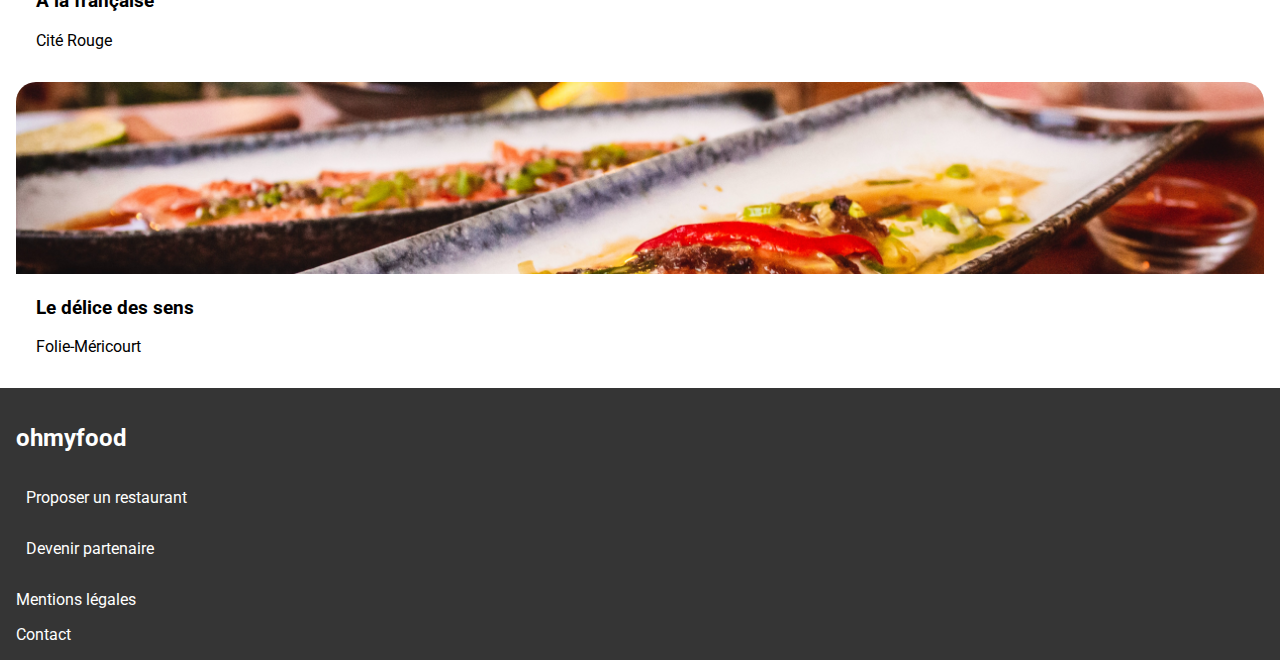
==== commit e6c250b3: "animation heart and check work" ====
--- a/index.html
+++ b/index.html
@@ -47,30 +47,65 @@
       </section>
       <section class="restaurants">
         <h2>Restaurants</h2>
-        <a class="restauCard" href="./pages/laPaletteDuGout.html"
-          ><img src="./img/restaurants/laPalette.jpg" alt="Menilmontant" />
+        <a class="restauCard" href="./pages/laPaletteDuGout.html">
+          <img src="./img/restaurants/laPalette.jpg" alt="Menilmontant" />
           <div class="cardInfo">
             <div class="cardText"><h3>La palette du goût</h3><p>Ménilmontant</p></div>
-            <div class="cardLogo"></div></div
-        ></a>
-        <a class="restauCard" href="./pages/laNoteEnchantee.html"
-          ><img src="./img/restaurants/laNote.jpg" alt="Charonne" />
+            <span class="heart">
+              <div class="heartEmpty">
+                <i class="fa-2x fa-heart far" aria-hidden="true"></i>
+              </div>
+              <div class="heartFull">
+                <i class="fa-2x fa-heart fas" aria-hidden="true"></i>
+              </div>
+            </span>
+          </div>
+          
+        </a>
+        <a class="restauCard" href="./pages/laNoteEnchantee.html">
+          <img src="./img/restaurants/laNote.jpg" alt="Charonne" />
           <div class="cardInfo">
             <div class="cardText"><h3>La note enchantée</h3><p>Charonne</p></div>
-            <div class="cardLogo"></div></div
-        ></a>
-        <a class="restauCard" href="./pages/aLaFrancaise.html"
-          ><img src="./img/restaurants/aLaFrancaise.jpg" alt="CiteRouge" />
+            <div class="cardLogo"></div>
+            <span class="heart">
+              <div class="heartEmpty">
+                <i class="fa-2x fa-heart far" aria-hidden="true"></i>
+              </div>
+              <div class="heartFull">
+                <i class="fa-2x fa-heart fas" aria-hidden="true"></i>
+              </div>
+            </span>
+          </div>
+        </a>
+        <a class="restauCard" href="./pages/aLaFrancaise.html">
+          <img src="./img/restaurants/aLaFrancaise.jpg" alt="CiteRouge" />
           <div class="cardInfo">
             <div class="cardText"><h3>À la française</h3><p>Cité Rouge</p></div>
-            <div class="cardLogo"></div></div
-        ></a>
-        <a class="restauCard" href="./pages/leDeliceDesSens.html"
-          ><img src="./img/restaurants/leDelice.jpg" alt="Folie-Mericourt" />
+            <span class="heart">
+              <div class="heartEmpty">
+                <i class="fa-2x fa-heart far" aria-hidden="true"></i>
+              </div>
+              <div class="heartFull">
+                <i class="fa-2x fa-heart fas" aria-hidden="true"></i>
+              </div>
+            </span>
+          </div>
+        </a>
+        <a class="restauCard" href="./pages/leDeliceDesSens.html">
+          <img src="./img/restaurants/leDelice.jpg" alt="Folie-Mericourt" />
           <div class="cardInfo">
             <div class="cardText"><h3>Le délice des sens</h3><p>Folie-Méricourt</p></div>
-            <div class="cardLogo"></div></div
-        ></a>
+            <span class="heart">
+              <div class="heartEmpty">
+                <i class="fa-2x fa-heart far" aria-hidden="true"></i>
+              </div>
+              <div class="heartFull">
+                 <i class="fa-2x fa-heart fas" aria-hidden="true"></i> 
+              
+              </div>
+            </span>
+          </div>
+        </a>
       </section>
     </main>
     <footer class="mainFooter">
--- a/Scss/style.css
+++ b/Scss/style.css
@@ -1,8 +1,10 @@
 body {
-  margin: 0px;
-  padding: 0px;
-  width: 100%;
-  font-family: -apple-system, BlinkMacSystemFont, 'Segoe UI', Roboto, Oxygen, Ubuntu, Cantarell, 'Open Sans', 'Helvetica Neue', sans-serif;
+   margin: 0px;
+  padding: 0px; 
+
+
+  font-family: -apple-system, BlinkMacSystemFont, "Segoe UI", Roboto, Oxygen,
+    Ubuntu, Cantarell, "Open Sans", "Helvetica Neue", sans-serif;
 }
 .mainTitle {
   display: -webkit-box;
@@ -11,14 +13,14 @@
   top: 0;
   width: 100%;
   height: 100%;
-  position: -webkit-sticky;
-  position: sticky;
-  -webkit-box-pack: center;
-      -ms-flex-pack: center;
-          justify-content: center;
-  -webkit-box-align: center;
-      -ms-flex-align: center;
-          align-items: center;
+   position: -webkit-sticky;
+  position: sticky; 
+  -webkit-box-pack: center;
+  -ms-flex-pack: center;
+  justify-content: center;
+  -webkit-box-align: center;
+  -ms-flex-align: center;
+  align-items: center;
   padding-top: 1.5rem;
   padding-bottom: 1.5rem;
   background-color: white;
@@ -35,13 +37,13 @@
   width: 100%;
   background-color: #e5e5e5;
   -webkit-box-pack: center;
-      -ms-flex-pack: center;
-          justify-content: center;
-  -webkit-box-align: center;
-      -ms-flex-align: center;
-          align-items: center;
+  -ms-flex-pack: center;
+  justify-content: center;
+  -webkit-box-align: center;
+  -ms-flex-align: center;
+  align-items: center;
   -webkit-box-shadow: 5px 5px 10px rgba(0, 0, 0, 0.15);
-          box-shadow: 5px 5px 10px rgba(0, 0, 0, 0.15);
+  box-shadow: 5px 5px 10px rgba(0, 0, 0, 0.15);
 }
 
 .mapLocation i {
@@ -60,8 +62,8 @@
   display: flex;
   -webkit-box-orient: vertical;
   -webkit-box-direction: normal;
-      -ms-flex-direction: column;
-          flex-direction: column;
+  -ms-flex-direction: column;
+  flex-direction: column;
 }
 
 .pubContainer {
@@ -70,70 +72,81 @@
   display: flex;
   -webkit-box-orient: vertical;
   -webkit-box-direction: normal;
-      -ms-flex-direction: column;
-          flex-direction: column;
+  -ms-flex-direction: column;
+  flex-direction: column;
   background-color: #f6f6f6;
   -webkit-box-align: center;
-      -ms-flex-align: center;
-          align-items: center;
-  -webkit-box-pack: center;
-      -ms-flex-pack: center;
-          justify-content: center;
+  -ms-flex-align: center;
+  align-items: center;
+  -webkit-box-pack: center;
+  -ms-flex-pack: center;
+  justify-content: center;
+ 
 }
 
 .bigBtn {
   display: -webkit-box;
   display: -ms-flexbox;
   display: flex;
-  margin: 0.5rem 1.5rem 2rem 0px;
+  margin: 1.5rem 1.5rem 2rem 0px;
   padding: 16px;
   font-size: 20px;
   border-radius: 30px;
-  background: -webkit-gradient(linear, left bottom, left top, from(#9356dc), to(#ff79da));
+  background: -webkit-gradient(
+    linear,
+    left bottom,
+    left top,
+    from(#9356dc),
+    to(#ff79da)
+  );
   background: linear-gradient(to top, #9356dc, #ff79da);
   color: white;
   border-style: none;
 }
 
-.pubContainer h1, p {
+.pubContainer h1
+p {
   padding-right: 10px;
   padding-left: 10px;
+ 
 }
 
 .functionalityContainer {
   display: -webkit-box;
   display: -ms-flexbox;
   display: flex;
-  -webkit-box-orient: vertical;
-  -webkit-box-direction: normal;
-      -ms-flex-direction: column;
-          flex-direction: column;
-  background-color: #f6f6f6;
-  -webkit-box-align: center;
-      -ms-flex-align: center;
-          align-items: center;
-  -webkit-box-pack: center;
-      -ms-flex-pack: center;
-          justify-content: center;
-  background-color: white;
+  width: 100%;
+  -webkit-box-orient: vertical;
+  -webkit-box-direction: normal;
+  -ms-flex-direction: column;
+  flex-direction: column;
+   background-color: #f6f6f6;
+  -webkit-box-align: center;
+  -ms-flex-align: center;
+  align-items: center;
+  -webkit-box-pack: center;
+  -ms-flex-pack: center;
+  justify-content: center;
+   background-color: white;
 }
 
 .funcBoxes {
   display: -webkit-box;
   display: -ms-flexbox;
   display: flex;
-  -webkit-box-orient: vertical;
-  -webkit-box-direction: normal;
-      -ms-flex-direction: column;
-          flex-direction: column;
-  background-color: #f6f6f6;
-  -webkit-box-align: center;
-      -ms-flex-align: center;
-          align-items: center;
-  -webkit-box-pack: center;
-      -ms-flex-pack: center;
-          justify-content: center;
-  background-color: white;
+  width: 100%;
+  -webkit-box-orient: vertical;
+  -webkit-box-direction: normal;
+  -ms-flex-direction: column;
+  flex-direction: column;
+   background-color: #f6f6f6;
+  -webkit-box-align: center;
+  -ms-flex-align: center;
+  align-items: center;
+  -webkit-box-pack: center;
+  -ms-flex-pack: center;
+  justify-content: center;
+   background-color: white;
 }
 
 .funcBoxes i {
@@ -147,26 +160,28 @@
   width: 100%;
   background-color: #f6f6f6;
   -webkit-box-align: center;
-      -ms-flex-align: center;
-          align-items: center;
+  -ms-flex-align: center;
+  align-items: center;
   margin: 1rem 1rem 1rem 0rem;
   padding-right: 1rem;
   border-radius: 1.3rem;
-  font-family: -apple-system, BlinkMacSystemFont, 'Segoe UI', Roboto, Oxygen, Ubuntu, Cantarell, 'Open Sans', 'Helvetica Neue', sans-serif;
+  font-family: -apple-system, BlinkMacSystemFont, "Segoe UI", Roboto, Oxygen,
+    Ubuntu, Cantarell, "Open Sans", "Helvetica Neue", sans-serif;
 }
 
 .funcBoxNum {
+
   display: -webkit-box;
   display: -ms-flexbox;
   display: flex;
   background: #9356dc;
   color: white;
   -webkit-box-pack: center;
-      -ms-flex-pack: center;
-          justify-content: center;
-  -webkit-box-align: center;
-      -ms-flex-align: center;
-          align-items: center;
+  -ms-flex-pack: center;
+  justify-content: center;
+  -webkit-box-align: center;
+  -ms-flex-align: center;
+  align-items: center;
   width: 25px;
   height: 25px;
   border-radius: 100%;
@@ -186,28 +201,37 @@
   background-color: #f6f6f6;
   -webkit-box-orient: vertical;
   -webkit-box-direction: normal;
-      -ms-flex-direction: column;
-          flex-direction: column;
+  -ms-flex-direction: column;
+  flex-direction: column;
 }
 
 .restauCard {
   padding: 0px 1rem 1rem 1rem;
+  background-color: white;
 }
 
 .restauCard img {
   width: 100%;
   height: 12rem;
   -o-object-fit: cover;
-     object-fit: cover;
+  object-fit: cover;
   border-radius: 20px 20px 0px 0px;
 }
-
+.cardInfo{
+  display: flex;
+ justify-content: space-between;
+ align-items: center;
+ padding: 0px 20px 0px 20px;
+}
 .cardText {
   text-decoration: none;
 }
 
-.restaurants p, a:link, h3 {
-  font-family: -apple-system, BlinkMacSystemFont, 'Segoe UI', Roboto, Oxygen, Ubuntu, Cantarell, 'Open Sans', 'Helvetica Neue', sans-serif;
+.restaurants p,
+a:link,
+h3 {
+  font-family: -apple-system, BlinkMacSystemFont, "Segoe UI", Roboto, Oxygen,
+    Ubuntu, Cantarell, "Open Sans", "Helvetica Neue", sans-serif;
   text-decoration: none;
   color: black;
 }
@@ -215,7 +239,10 @@
 .restaurants h2 {
   margin-left: 2rem;
 }
-
+.cardInfo.heart{
+  justify-content: end;
+
+}
 .mainFooter {
   display: -webkit-box;
   display: -ms-flexbox;
@@ -223,9 +250,9 @@
   width: 100%;
   -webkit-box-orient: vertical;
   -webkit-box-direction: normal;
-      -ms-flex-direction: column;
-          flex-direction: column;
-  background-color: #000000;
+  -ms-flex-direction: column;
+  flex-direction: column;
+  background-color: #353535;
   color: white;
   padding: 1rem;
 }
@@ -241,8 +268,8 @@
   text-decoration: none;
   color: white;
   -webkit-box-align: center;
-      -ms-flex-align: center;
-          align-items: center;
+  -ms-flex-align: center;
+  align-items: center;
 }
 
 .footerInfo i {
@@ -254,82 +281,191 @@
 PAGES STYLES
 ________________________________________________________________ */
 
-.pagesHeader{
-  display: flex;
-  padding: 0 10% 0 10%;
-   }
-   .pageTitle {
-    display: -webkit-box;
-    display: -ms-flexbox;
-    display: flex;
-    top: 0;
-    width: 100%;
-    height: 100%;
-    position: -webkit-sticky;
-    position: sticky;
-    -webkit-box-pack: center;
-        -ms-flex-pack: center;
-            justify-content: center;
-    -webkit-box-align: center;
-        -ms-flex-align: center;
-            align-items: center;
-    padding-top: 1.5rem;
-    padding-bottom: 1.5rem;
-    background-color: white;
-  }
-  
-  .pageTitle img {
-    display: block;
-  } 
-   .backArrow{
-    display: flex;
-      align-items: center;  
-      font-size: 1.3em;
-      color: #000000;
-      font-weight: bold;
-   }
+.pagesHeader {
+  display: flex;
+  padding: 0 20px 0 20px;
+
+}
+.pageTitle {
+  display: -webkit-box;
+  display: -ms-flexbox;
+  display: flex;
+  top: 0;
+  width: 100%;
+  height: 100%;
+  position: -webkit-sticky;
+  position: sticky;
+  -webkit-box-pack: center;
+  -ms-flex-pack: center;
+  justify-content: center;
+  -webkit-box-align: center;
+  -ms-flex-align: center;
+  align-items: center;
+  padding-top: 1.5rem;
+  padding-bottom: 1.5rem;
+  background-color: white;
+}
+
+.pageTitle img {
+  display: flex;
+}
+.backArrow {
+  display: flex;
+  align-items: center;
+  font-size: 1.3em;
+  color: #000000;
+  font-weight: bold;
+}
 .pagePhoto {
   display: flex;
   width: 100%;
   height: 250px;
   object-fit: cover;
 }
-.menu{
+.menu {
+  display: flex;
+  flex-direction: column;
   background-color: #f6f6f6;
-  border-radius: 20px 20px 0px 0px ;
-  width: 100%;
+  border-radius: 20px 20px 0px 0px;
+   width: 100%;
   margin-top: -40px;
   z-index: 1;
   position: relative;
 }
-.menuHeader{
-  display: flex;
+.menuHeader {
+  display: flex;
+
   align-items: center;
   justify-content: space-between;
-  margin: 0px 20px 0px 20px;
+  margin: 0px 20px 0px 15px;
+  padding: 0px 30px 0px 0px;
   font-family: Shrikhand;
 }
-.heart{
-  display: flex;
-}
-.heartEmpty{
+ .heart {
   height: 25px;
   width: 25px;
-  position: relative;
-object-fit: cover;
-  opacity: 1; 
- z-index: 2; 
- transition: transform 1s;
-}
- .heartFull{
-  height: 25px;
-    width: 25px;
-    position: absolute;
-   z-index: 1;
-   
-} 
-.heartEmpty:hover .heartFull{
-  transform: translate(100%);
-}
-
-
+}
+  .heartEmpty{
+   position: absolute;
+ }
+ /* .heartEmpty:hover{
+ color: transparent;
+} */
+.heartFull {
+  position: absolute;
+    color: transparent; 
+}
+.heartFull:hover {
+     position: absolute;
+   background:-moz-linear-gradient(top, #e72c83 0%, #a742c6 100%);
+        background: -webkit-linear-gradient(top, #e72c83 0%,#a742c6 100%);
+   background: linear-gradient(to bottom, #e72c83 0%,#a742c6 100%);  
+   font-weight: 900;
+   -webkit-background-clip: text;
+  -moz-background-clip: text;
+  background-clip: text;
+  /* -webkit-text-fill-color:transparent; */
+    transition-duration: 0.8s;  
+  /* transition: all .8s ease-in-out; */
+   }
+.menuCards {
+  display: flex;
+  flex-direction: column;
+  width: 100%;
+}
+.card {
+  display: flex;
+  flex-direction: column;
+}
+.cardName {
+  margin-left: 25px;
+}
+
+.cardElements {
+  display: flex;
+
+  background-color: white;
+  margin: 25px 20px 0px 25px;
+
+  border-radius: 20px;
+  overflow: hidden;
+  padding: 0px 0px 0px 10px;
+  box-shadow: 5px 5px 5px rgba(184, 183, 183, 02);
+  /* transition-duration: 0.5s; */
+ /* animation-name: apparition;
+  animation-timing-function: ease-in-out;
+  animation-fill-mode: forwards;
+  transform: scale(1); */
+  /* @keyframes apparition {
+    from  {
+      transform: scale(0);
+      opacity: 0%;
+    }
+    {
+      transform: scale(1);
+      opacity: 100%;
+    }
+  } */
+}
+.dishName {
+  display: flex;
+   flex-direction: column;
+  justify-content: center;
+   width: 100%;
+   padding: 0px;
+   white-space: nowrap;
+   overflow: hidden;
+   text-overflow: ellipsis;
+}
+
+.dishPrice {
+  display: flex;
+  align-items: center;
+  justify-content: flex-end;
+  padding-right: 10px;
+
+}
+.confirmation{
+  display: flex;
+  opacity: 0;
+
+}
+.confirmation:hover {
+  display: flex;
+  opacity: 1;
+  background-color: #99e2d0;
+  align-items: center;
+  justify-content: center;
+   width: 100%;
+transition: all .8s ease;
+
+}
+.fa-check-circle {
+   width: 100%;
+  height: 100%;
+  opacity: 0;
+  transform: rotate(180deg);
+}
+.fa-check-circle:hover {
+  opacity: 1;
+  display: flex;
+  align-items: center;
+  justify-content: center;
+  color: white;
+  font-size: 25px;
+  /* height: 100% */
+  transition-duration: .7s;
+transform: rotate(0deg);
+
+}
+.cmdBtn {
+  display: flex;
+  margin: 1.5rem 1.5rem 1.5rem 0px;
+  padding: 16px;
+  font-size: 20px;
+  border-radius: 30px;
+  background: linear-gradient(to top, #9356dc, #ff79da);
+  color: white;
+  border-style: none;
+  align-self: center;
+}
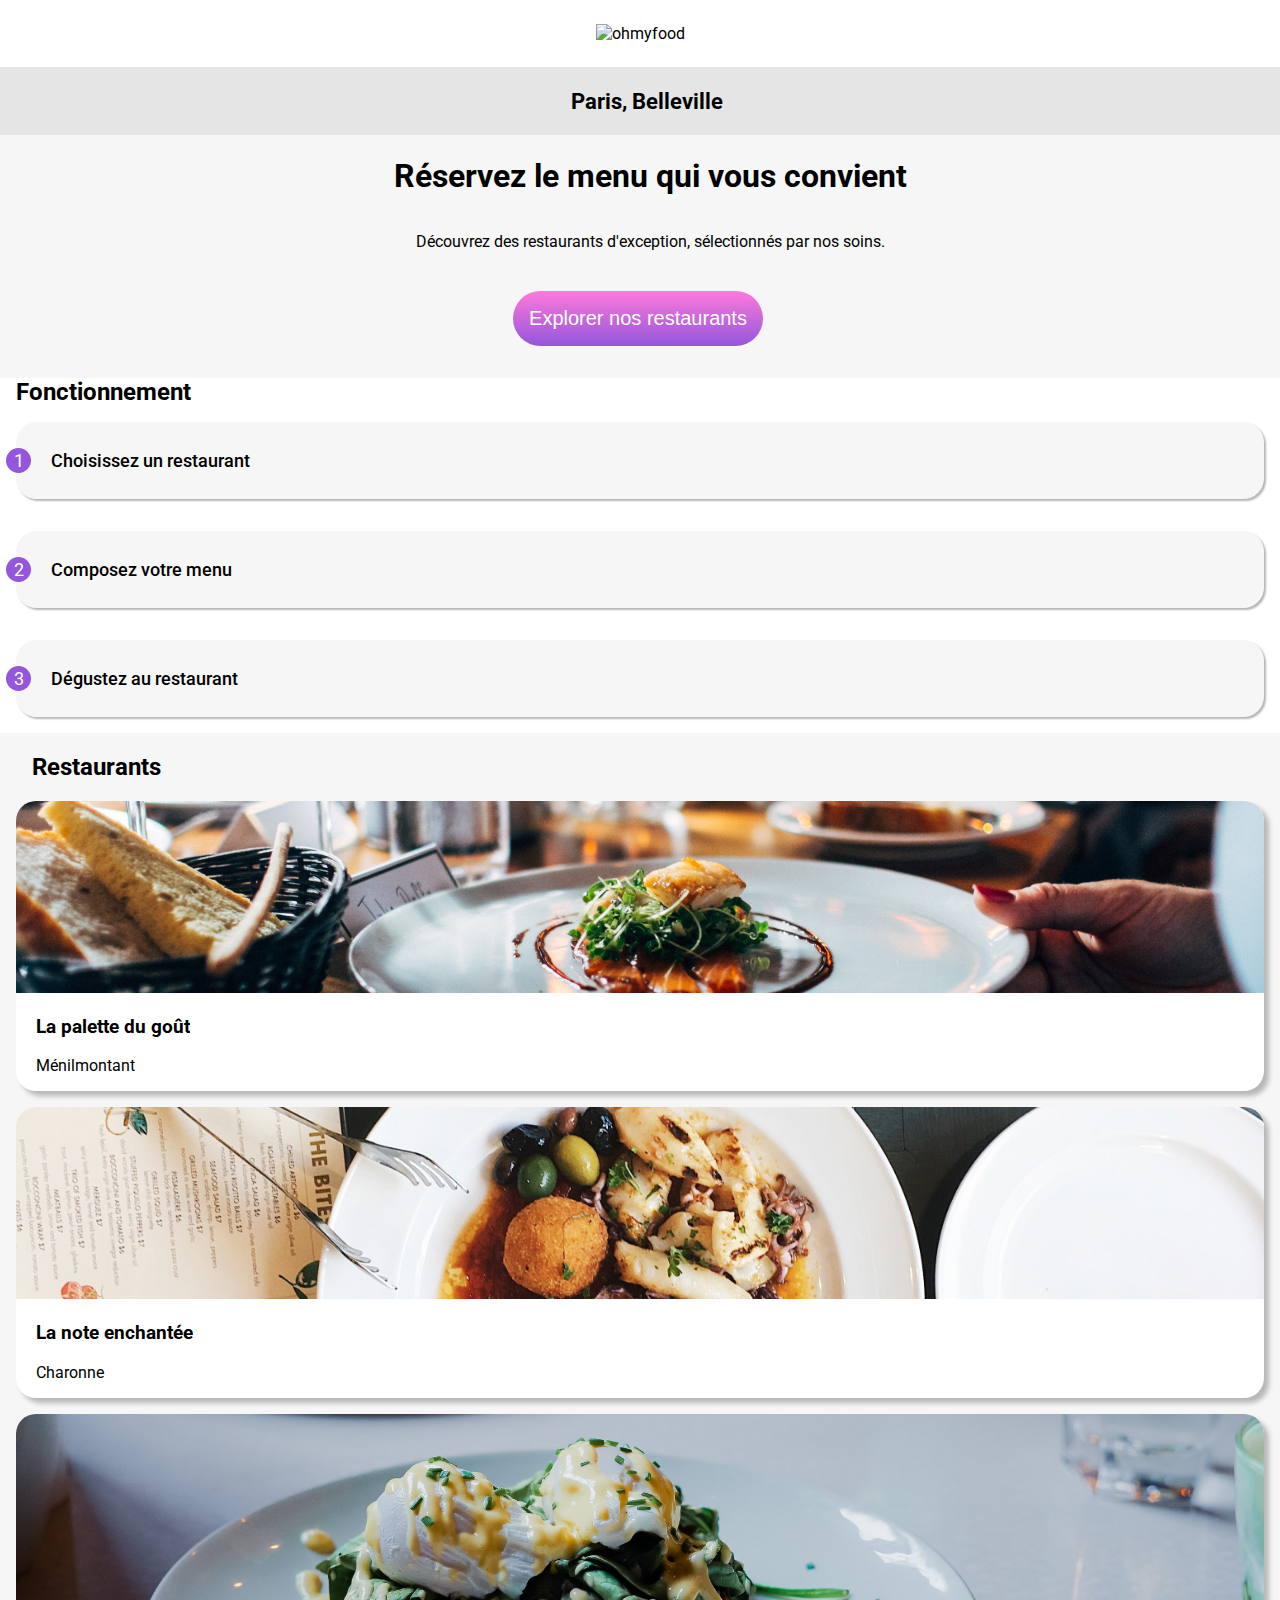
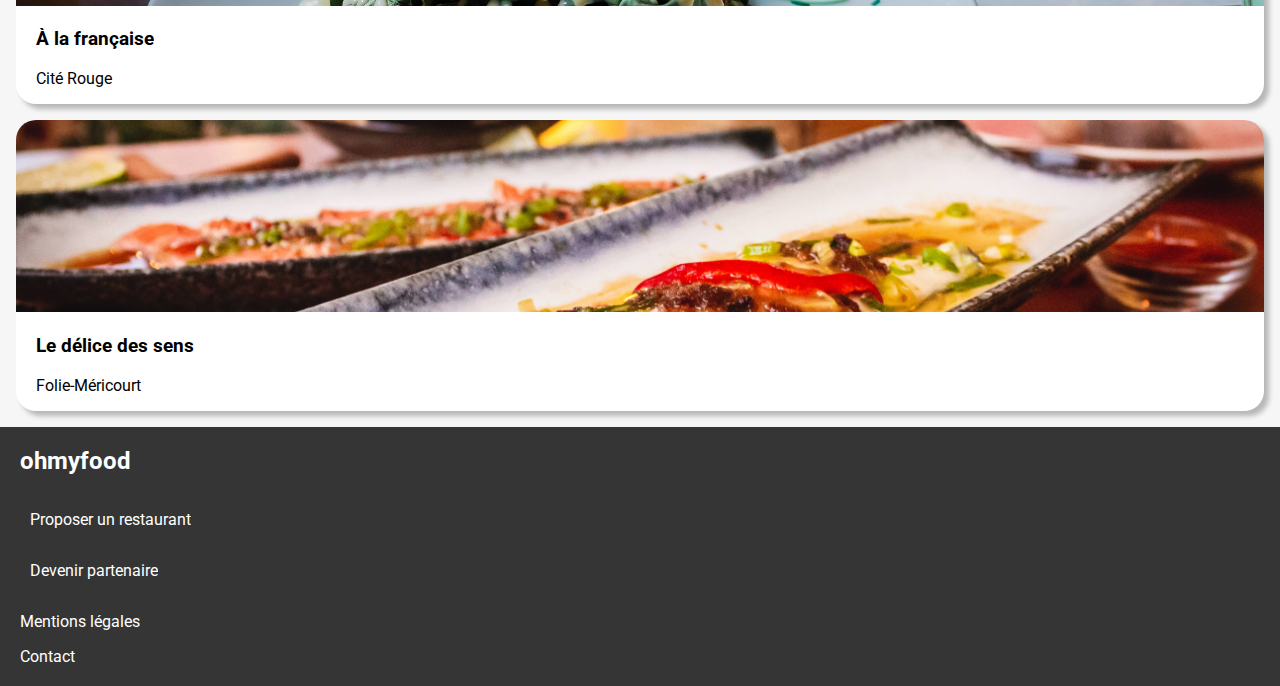
==== commit 435c838e: "pageLoader changing and hoover changing" ====
--- a/index.html
+++ b/index.html
@@ -10,6 +10,27 @@
     <link href="https://fonts.googleapis.com/css2?family=Roboto:wght@100;400;700&family=Shrikhand&display=swap" rel="stylesheet">
   </head>
   <body>
+    <!-- _________________________________________
+              --------LOADER-----------
+_________________________________________ -->
+
+    <div class="pageLoader">
+    <div class="loader"></div>
+    <div class="textLoader">
+       <div class="text1">O</div>
+       <div class="text2">h</div>
+       <div class="text3">M</div>
+       <div class="text4">y</div>
+       <div class="text5">F</div>
+       <div class="text6">o</div>
+       <div class="text7">o</div>
+       <div class="text8">d</div>
+   </div>
+  </div>
+<!-- _________________________________________
+              --------PAGE-----------
+_________________________________________ -->
+
     <header class="mainTitle">
       <img src="./img/logo/ohmyfood@2x.svg" alt="ohmyfood" >
     </header>
@@ -47,7 +68,7 @@
       </section>
       <section class="restaurants">
         <h2>Restaurants</h2>
-        <a class="restauCard" href="./pages/laPaletteDuGout.html">
+         <a class="restauCard" href="./pages/laPaletteDuGout.html">
           <img src="./img/restaurants/laPalette.jpg" alt="Menilmontant" />
           <div class="cardInfo">
             <div class="cardText"><h3>La palette du goût</h3><p>Ménilmontant</p></div>
@@ -60,8 +81,8 @@
               </div>
             </span>
           </div>
+        </a> 
           
-        </a>
         <a class="restauCard" href="./pages/laNoteEnchantee.html">
           <img src="./img/restaurants/laNote.jpg" alt="Charonne" />
           <div class="cardInfo">
--- a/Scss/style.css
+++ b/Scss/style.css
@@ -1,11 +1,206 @@
 body {
-   margin: 0px;
-  padding: 0px; 
-
+  margin: 0px;
+  padding: 0px;
 
   font-family: -apple-system, BlinkMacSystemFont, "Segoe UI", Roboto, Oxygen,
     Ubuntu, Cantarell, "Open Sans", "Helvetica Neue", sans-serif;
 }
+/* _______________________________________________
+        PAGE LOADER
+_______________________________________________ */
+.pageLoader{
+  display: flex;
+  position: fixed;
+    z-index: 1;
+    top: 0;
+    right: 0;
+    bottom: 0;
+    width: 100%;
+    height: 100%;
+    background: #fff;
+    opacity: 0.7;
+    display: -webkit-box;
+    display: -ms-flexbox;
+    -webkit-box-pack: center;
+    -ms-flex-pack: center;
+    justify-content: center;
+    -webkit-box-align: center;
+    -ms-flex-align: center;
+    align-items: center;
+    visibility: hidden;
+    -webkit-transition: visibility 3s;
+    -o-transition: visibility 3s;
+    transition: visibility 3s;
+}
+.loader{
+  display: flex;
+  justify-content: center;
+  align-items: center;
+   border:10px solid rgb(240, 226, 226 0.7); 
+ 
+   border-top:10px solid #9356dc;
+  border-bottom:10px solid #353535;
+  border-radius: 50%;
+  width: 200px;
+  height: 200px;
+  margin: auto;
+  position: absolute;
+  top: 0;left: 0;right: 0;bottom: 0;
+  -webkit-animation: turn 3s linear infinite;
+  -o-animation:turn 3s linear infinite ;
+  animation: turn 3s linear infinite;
+}
+.textLoader{
+  display: flex;
+  justify-content: center;
+  align-items: center;
+  position: absolute;
+  top: 0;left: 0;right: 0;bottom: 0;
+  font-size: 30px;
+  font-family: Shrikhand,"cursive";
+ 
+  /* background: -moz-linear-gradient(top, #e72c83 0%, #a742c6 100%);
+  background: -webkit-linear-gradient(top, #e72c83 0%, #a742c6 100%);
+  background: linear-gradient(to bottom, #e72c83 0%, #a742c6 100%);
+  font-weight: 900;
+  -webkit-background-clip: text;
+  -moz-background-clip: text;
+  background-clip: text; */
+  
+
+}
+.text1{
+ color: #a742c6;
+ opacity: 0.8;
+  animation: transformText 1s;
+    animation-iteration-count: 3;
+}
+.text2{
+  color: #353535;
+  opacity: 0.8;
+  animation: transformText 1s;
+    animation-iteration-count: 3;
+  animation-delay: 0.09s;
+}
+.text3{
+  color: #a742c6;
+  opacity: 0.8;
+  animation: transformText 1s;
+    animation-iteration-count: 3;
+  animation-delay: 0.18s;
+}
+.text4{
+  color: #353535;
+  opacity: 0.8;
+  animation: transformText 1s;
+    animation-iteration-count: 3;
+   animation-delay: 0.27s; 
+}
+.text5{
+  color: #a742c6;
+  opacity: 0.8;
+  animation: transformText 1s;
+    animation-iteration-count: 3;
+  animation-delay: 0.36s;
+}
+.text6{
+  color: #353535;
+  opacity: 0.8;
+  animation: transformText 1s;
+    animation-iteration-count: 3;
+  animation-delay: 0.45s;
+}
+.text7{
+  color: #353535;
+  opacity: 0.8;
+  animation: transformText 1s;
+    animation-iteration-count: 3;
+  animation-delay: 0.52s;
+}
+.text8{
+  color: #a742c6;
+  opacity: 0.8;
+  animation: transformText 1s;
+    animation-iteration-count: 3;
+  animation-delay: 0.59s;
+}
+@keyframes turn{
+  0%{
+    transform: rotate(0deg);
+  }
+  100%{
+    transform: rotate(360deg);
+  }
+}
+@keyframes transformText{
+  0% {
+    transform: translateY(0);
+}
+5% {
+  transform: translateY(1px);
+}
+10% {
+  transform: translateY(2px);
+}
+15% {
+  transform: translateY(3px);
+}
+20% {
+  transform: translateY(4px);
+}
+25% {
+    transform: translateY(5px);
+}
+30% {
+  transform: translateY(4px);
+}
+35% {
+  transform: translateY(3px);
+}
+40% {
+  transform: translateY(2px);
+}
+45% {
+  transform: translateY(1px);
+}
+50% {
+  transform: translateY(0px);
+}
+55% {
+  transform: translateY(-1px);
+}
+60% {
+  transform: translateY(-2px);
+}
+65% {
+  transform: translateY(-3px);
+}
+70% {
+  transform: translateY(-4px);
+}
+75% {
+    transform: translateY(-5px);
+}
+80% {
+  transform: translateY(-4px);
+}
+85% {
+  transform: translateY(-3px);
+}
+90% {
+  transform: translateY(-2px);
+}
+95% {
+  transform: translateY(-1px);
+}
+100% {
+    transform: translateY(0);
+}
+}
+
+
+
+/* __________________TITLE _______________*/
 .mainTitle {
   display: -webkit-box;
   display: -ms-flexbox;
@@ -13,8 +208,8 @@
   top: 0;
   width: 100%;
   height: 100%;
-   position: -webkit-sticky;
-  position: sticky; 
+  position: -webkit-sticky;
+  position: sticky;
   -webkit-box-pack: center;
   -ms-flex-pack: center;
   justify-content: center;
@@ -29,7 +224,7 @@
 .mainTitle img {
   display: block;
 }
-
+/* __________________LOCATION _______________*/
 .mapLocation {
   display: -webkit-box;
   display: -ms-flexbox;
@@ -55,7 +250,7 @@
   font-weight: 700;
   font-size: 1.35em;
 }
-
+/* __________________mainCONTAINER _______________*/
 .mainContainer {
   display: -webkit-box;
   display: -ms-flexbox;
@@ -65,11 +260,12 @@
   -ms-flex-direction: column;
   flex-direction: column;
 }
-
+/* __________________pubCONTAINER _______________*/
 .pubContainer {
   display: -webkit-box;
   display: -ms-flexbox;
   display: flex;
+  padding: 0px 0px 0px 20px;
   -webkit-box-orient: vertical;
   -webkit-box-direction: normal;
   -ms-flex-direction: column;
@@ -81,9 +277,8 @@
   -webkit-box-pack: center;
   -ms-flex-pack: center;
   justify-content: center;
- 
-}
-
+}
+/* __________________BUTTON _______________*/
 .bigBtn {
   display: -webkit-box;
   display: -ms-flexbox;
@@ -103,14 +298,15 @@
   color: white;
   border-style: none;
 }
-
-.pubContainer h1
-p {
+.bigBtn:hover {
+  box-shadow: 5px 5px 5px rgba(184, 183, 183, 02);
+  transform: scale(1.01);
+}
+.pubContainer h1 p {
   padding-right: 10px;
   padding-left: 10px;
- 
-}
-
+}
+/* __________________FONCTIONNEMENT _______________*/
 .functionalityContainer {
   display: -webkit-box;
   display: -ms-flexbox;
@@ -120,33 +316,34 @@
   -webkit-box-direction: normal;
   -ms-flex-direction: column;
   flex-direction: column;
-   background-color: #f6f6f6;
-  -webkit-box-align: center;
-  -ms-flex-align: center;
-  align-items: center;
+  background-color: #f6f6f6;
+  -webkit-box-align: center;
+  -ms-flex-align: center;
   -webkit-box-pack: center;
   -ms-flex-pack: center;
   justify-content: center;
-   background-color: white;
-}
-
+  background-color: white;
+}
+.funcTitle {
+  display: flex;
+  margin: 0rem 0rem 0rem 1rem;
+}
 .funcBoxes {
   display: -webkit-box;
   display: -ms-flexbox;
   display: flex;
-  width: 100%;
+  margin: 0rem 0rem 0rem 1rem;
   -webkit-box-orient: vertical;
   -webkit-box-direction: normal;
   -ms-flex-direction: column;
   flex-direction: column;
-   background-color: #f6f6f6;
-  -webkit-box-align: center;
-  -ms-flex-align: center;
-  align-items: center;
+  background-color: #f6f6f6;
+  -webkit-box-align: center;
+  -ms-flex-align: center;
   -webkit-box-pack: center;
   -ms-flex-pack: center;
   justify-content: center;
-   background-color: white;
+  background-color: white;
 }
 
 .funcBoxes i {
@@ -157,20 +354,26 @@
   display: -webkit-box;
   display: -ms-flexbox;
   display: flex;
-  width: 100%;
+
+  /* margin: 0rem 1rem 0rem 1rem; */
+  font-size: 18px;
   background-color: #f6f6f6;
+  box-shadow: 2px 2px 2px rgba(184, 183, 183, 02);
   -webkit-box-align: center;
   -ms-flex-align: center;
   align-items: center;
   margin: 1rem 1rem 1rem 0rem;
-  padding-right: 1rem;
+  padding: 10px 0rem 10px 0px;
   border-radius: 1.3rem;
   font-family: -apple-system, BlinkMacSystemFont, "Segoe UI", Roboto, Oxygen,
     Ubuntu, Cantarell, "Open Sans", "Helvetica Neue", sans-serif;
 }
-
+.funcB:hover {
+  background-color: #e4d5f6;
+  box-shadow: 4px 4px 4px rgba(184, 183, 183, 02);
+  transform: scale(1.01);
+}
 .funcBoxNum {
-
   display: -webkit-box;
   display: -ms-flexbox;
   display: flex;
@@ -193,7 +396,7 @@
   font-size: 1em;
   font-weight: 500;
 }
-
+/* __________________RESTAURANTS _______________*/
 .restaurants {
   display: -webkit-box;
   display: -ms-flexbox;
@@ -206,8 +409,15 @@
 }
 
 .restauCard {
-  padding: 0px 1rem 1rem 1rem;
   background-color: white;
+  margin: 0px 1rem 1rem 1rem;
+  border-radius: 20px;
+  box-shadow: 5px 5px 5px rgba(184, 183, 183, 02);
+}
+.restauCard:hover{
+  transform: scale(1.01);
+  color: white;
+  opacity: 0.7;
 }
 
 .restauCard img {
@@ -217,11 +427,11 @@
   object-fit: cover;
   border-radius: 20px 20px 0px 0px;
 }
-.cardInfo{
-  display: flex;
- justify-content: space-between;
- align-items: center;
- padding: 0px 20px 0px 20px;
+.cardInfo {
+  display: flex;
+  justify-content: space-between;
+  align-items: center;
+  padding: 0px 20px 0px 20px;
 }
 .cardText {
   text-decoration: none;
@@ -239,22 +449,23 @@
 .restaurants h2 {
   margin-left: 2rem;
 }
-.cardInfo.heart{
+/* __________________HEARTmainPAGE_______________*/
+.cardInfo.heart {
   justify-content: end;
-
-}
+}
+/* __________________FOOTER_______________*/
 .mainFooter {
   display: -webkit-box;
   display: -ms-flexbox;
   display: flex;
-  width: 100%;
+  /* width: 100%; */
   -webkit-box-orient: vertical;
   -webkit-box-direction: normal;
   -ms-flex-direction: column;
   flex-direction: column;
   background-color: #353535;
   color: white;
-  padding: 1rem;
+  padding: 0px 0px 20px 20px;
 }
 
 .footerLogo {
@@ -271,6 +482,18 @@
   -ms-flex-align: center;
   align-items: center;
 }
+.footerInfo a:hover {
+  display: -webkit-box;
+  display: -ms-flexbox;
+  display: flex;
+  text-decoration: none;
+ color:#e4d5f6;
+ opacity: 0.9;
+ transform: scale(1.01);
+  -webkit-box-align: center;
+  -ms-flex-align: center;
+  align-items: center;
+}
 
 .footerInfo i {
   margin-right: 10px;
@@ -283,18 +506,20 @@
 
 .pagesHeader {
   display: flex;
-  padding: 0 20px 0 20px;
-
-}
+  padding: 0px 20px 0px 20px;
+  top: 0;
+  position: sticky;
+  position: -webkit-sticky;
+  z-index: 2;
+  background-color: white;
+}
+/* __________________TITLE_______________*/
 .pageTitle {
   display: -webkit-box;
   display: -ms-flexbox;
   display: flex;
-  top: 0;
   width: 100%;
   height: 100%;
-  position: -webkit-sticky;
-  position: sticky;
   -webkit-box-pack: center;
   -ms-flex-pack: center;
   justify-content: center;
@@ -303,11 +528,13 @@
   align-items: center;
   padding-top: 1.5rem;
   padding-bottom: 1.5rem;
-  background-color: white;
 }
 
 .pageTitle img {
-  display: flex;
+  display: block;
+}
+.pageTitle img:hover{
+  transform: scale(1.1);
 }
 .backArrow {
   display: flex;
@@ -316,62 +543,96 @@
   color: #000000;
   font-weight: bold;
 }
+.backArrow:hover{
+  color: #353535;
+  transform: scale(1.1);
+}
 .pagePhoto {
   display: flex;
   width: 100%;
   height: 250px;
   object-fit: cover;
 }
+/* __________________MENU______________*/
 .menu {
   display: flex;
   flex-direction: column;
   background-color: #f6f6f6;
   border-radius: 20px 20px 0px 0px;
-   width: 100%;
+  width: 100%;
   margin-top: -40px;
   z-index: 1;
   position: relative;
 }
+/* _________________MENU HEADER_______________*/
 .menuHeader {
   display: flex;
 
   align-items: center;
   justify-content: space-between;
-  margin: 0px 20px 0px 15px;
+  margin: 0px 0px 0px 15px;
   padding: 0px 30px 0px 0px;
   font-family: Shrikhand;
 }
- .heart {
-  height: 25px;
-  width: 25px;
-}
-  .heartEmpty{
-   position: absolute;
- }
- /* .heartEmpty:hover{
- color: transparent;
-} */
+/* __________________HEART______________*/
+.heart {
+   height: 25px;
+  width: 25px; 
+ 
+}
+.heart:hover .heartEmpty{
+  opacity: 0;
+}
+.heartEmpty {
+  position: absolute;
+  color: #000000;
+}
+.heartEmpty::after {
+  position: absolute;
+  color: transparent;
+}
 .heartFull {
+  position: absolute; 
+  color: transparent;
+  
+}
+.heartFull::after{
+  border-style: none;
+}
+.heartFull:hover {
   position: absolute;
-    color: transparent; 
-}
-.heartFull:hover {
-     position: absolute;
-   background:-moz-linear-gradient(top, #e72c83 0%, #a742c6 100%);
-        background: -webkit-linear-gradient(top, #e72c83 0%,#a742c6 100%);
-   background: linear-gradient(to bottom, #e72c83 0%,#a742c6 100%);  
-   font-weight: 900;
-   -webkit-background-clip: text;
+  background: -moz-linear-gradient(top, #e72c83 0%, #a742c6 100%);
+  background: -webkit-linear-gradient(top, #e72c83 0%, #a742c6 100%);
+  background: linear-gradient(to bottom, #e72c83 0%, #a742c6 100%);
+  font-weight: 900;
+  -webkit-background-clip: text;
   -moz-background-clip: text;
   background-clip: text;
-  /* -webkit-text-fill-color:transparent; */
-    transition-duration: 0.8s;  
-  /* transition: all .8s ease-in-out; */
-   }
+  animation: heartAnim 1.2s 0.3s ease-out, transform 0.3s;
+  transition: all 1.8s;
+  
+}
+@keyframes heartAnim {
+  0% {
+    transform: scale(1);
+  }
+  30% {
+    transform: scale(0.5);
+  }
+  60% {
+    transform: scale(1);
+  }
+  80% {
+    transform: scale(1.2);
+  }
+  100% {
+    transform: scale(1);
+  }
+}
+/* __________________MENU CARDS_______________*/
 .menuCards {
   display: flex;
   flex-direction: column;
-  width: 100%;
 }
 .card {
   display: flex;
@@ -379,85 +640,104 @@
 }
 .cardName {
   margin-left: 25px;
+  padding-bottom: 5px;
+  position: relative;
+}
+.cardName::after {
+  content: "";
+  width: 40px;
+  height: 5px;
+  background-color: #99e2d0;
+  position: absolute;
+  left: 0;
+  bottom: 0;
 }
 
 .cardElements {
   display: flex;
-
   background-color: white;
   margin: 25px 20px 0px 25px;
-
   border-radius: 20px;
   overflow: hidden;
+  cursor: pointer;
   padding: 0px 0px 0px 10px;
   box-shadow: 5px 5px 5px rgba(184, 183, 183, 02);
-  /* transition-duration: 0.5s; */
- /* animation-name: apparition;
-  animation-timing-function: ease-in-out;
+  animation: cardAnim .5s 0.3s ease-out both, transform 0.3s;
+  transition: all 1.5s;
+  transform: scale(0);
+  
+}
+.cardElements:hover {
+  padding-right: 5rem;
   animation-fill-mode: forwards;
-  transform: scale(1); */
-  /* @keyframes apparition {
-    from  {
-      transform: scale(0);
-      opacity: 0%;
-    }
-    {
-      transform: scale(1);
-      opacity: 100%;
-    }
-  } */
+}
+
+/* _____________________________________ */
+
+/* ________________________________ */
+
+@keyframes cardAnim {
+  from {
+    transform: translateY(-50%);
+    opacity: 0;
+  }
+
+  to {
+    transform: translateY(0);
+    opacity: 1;
+  }
 }
 .dishName {
-  display: flex;
-   flex-direction: column;
-  justify-content: center;
-   width: 100%;
-   padding: 0px;
-   white-space: nowrap;
-   overflow: hidden;
-   text-overflow: ellipsis;
-}
-
+  justify-content: center;
+  flex: 1;
+}
+.dishName, h3{
+  white-space: nowrap;
+    text-overflow: ellipsis;
+    overflow: hidden;
+}
+.dishName, p{
+  white-space: nowrap;
+    text-overflow: ellipsis;
+    overflow: hidden;
+}
 .dishPrice {
   display: flex;
   align-items: center;
   justify-content: flex-end;
-  padding-right: 10px;
-
-}
-.confirmation{
-  display: flex;
-  opacity: 0;
-
-}
-.confirmation:hover {
-  display: flex;
-  opacity: 1;
+  padding-left: 10px;
+}
+
+/* __________________CHECK ANIMATION_______________*/
+
+.confirmation {
+  display: flex;
   background-color: #99e2d0;
-  align-items: center;
-  justify-content: center;
-   width: 100%;
-transition: all .8s ease;
-
+  width: 5rem;
+  margin: 0px -5rem 0px 0.5rem;
+  align-items: center;
+  border-radius: 0px 20px 20px 0px;
+  justify-content: center;
+  /* transition-duration: .5s */
 }
 .fa-check-circle {
-   width: 100%;
-  height: 100%;
-  opacity: 0;
-  transform: rotate(180deg);
-}
-.fa-check-circle:hover {
-  opacity: 1;
-  display: flex;
-  align-items: center;
-  justify-content: center;
   color: white;
   font-size: 25px;
-  /* height: 100% */
-  transition-duration: .7s;
-transform: rotate(0deg);
-
-}
+  transform: rotate(0deg);
+  transition-duration: 2s;
+}
+.cardElements:hover .fa-check-circle {
+  color: white;
+  font-size: 25px;
+  transform: rotate(360deg);
+}
+.fa-check-circle:active {
+  color: white;
+  font-size: 25px;
+  transform: rotate(0deg);
+}
+
+/* __________________BUTTON_______________*/
 .cmdBtn {
   display: flex;
   margin: 1.5rem 1.5rem 1.5rem 0px;
@@ -469,3 +749,15 @@
   border-style: none;
   align-self: center;
 }
+.cmdBtn:hover {
+  box-shadow: 5px 5px 5px rgba(184, 183, 183, 02);
+  transform: scale(1.01);
+}
+
+/* ________________________________________________________________
+
+RESPONSIVE MENU 600+ PX
+________________________________________________________________ */
+@media (min-width:600px){
+
+}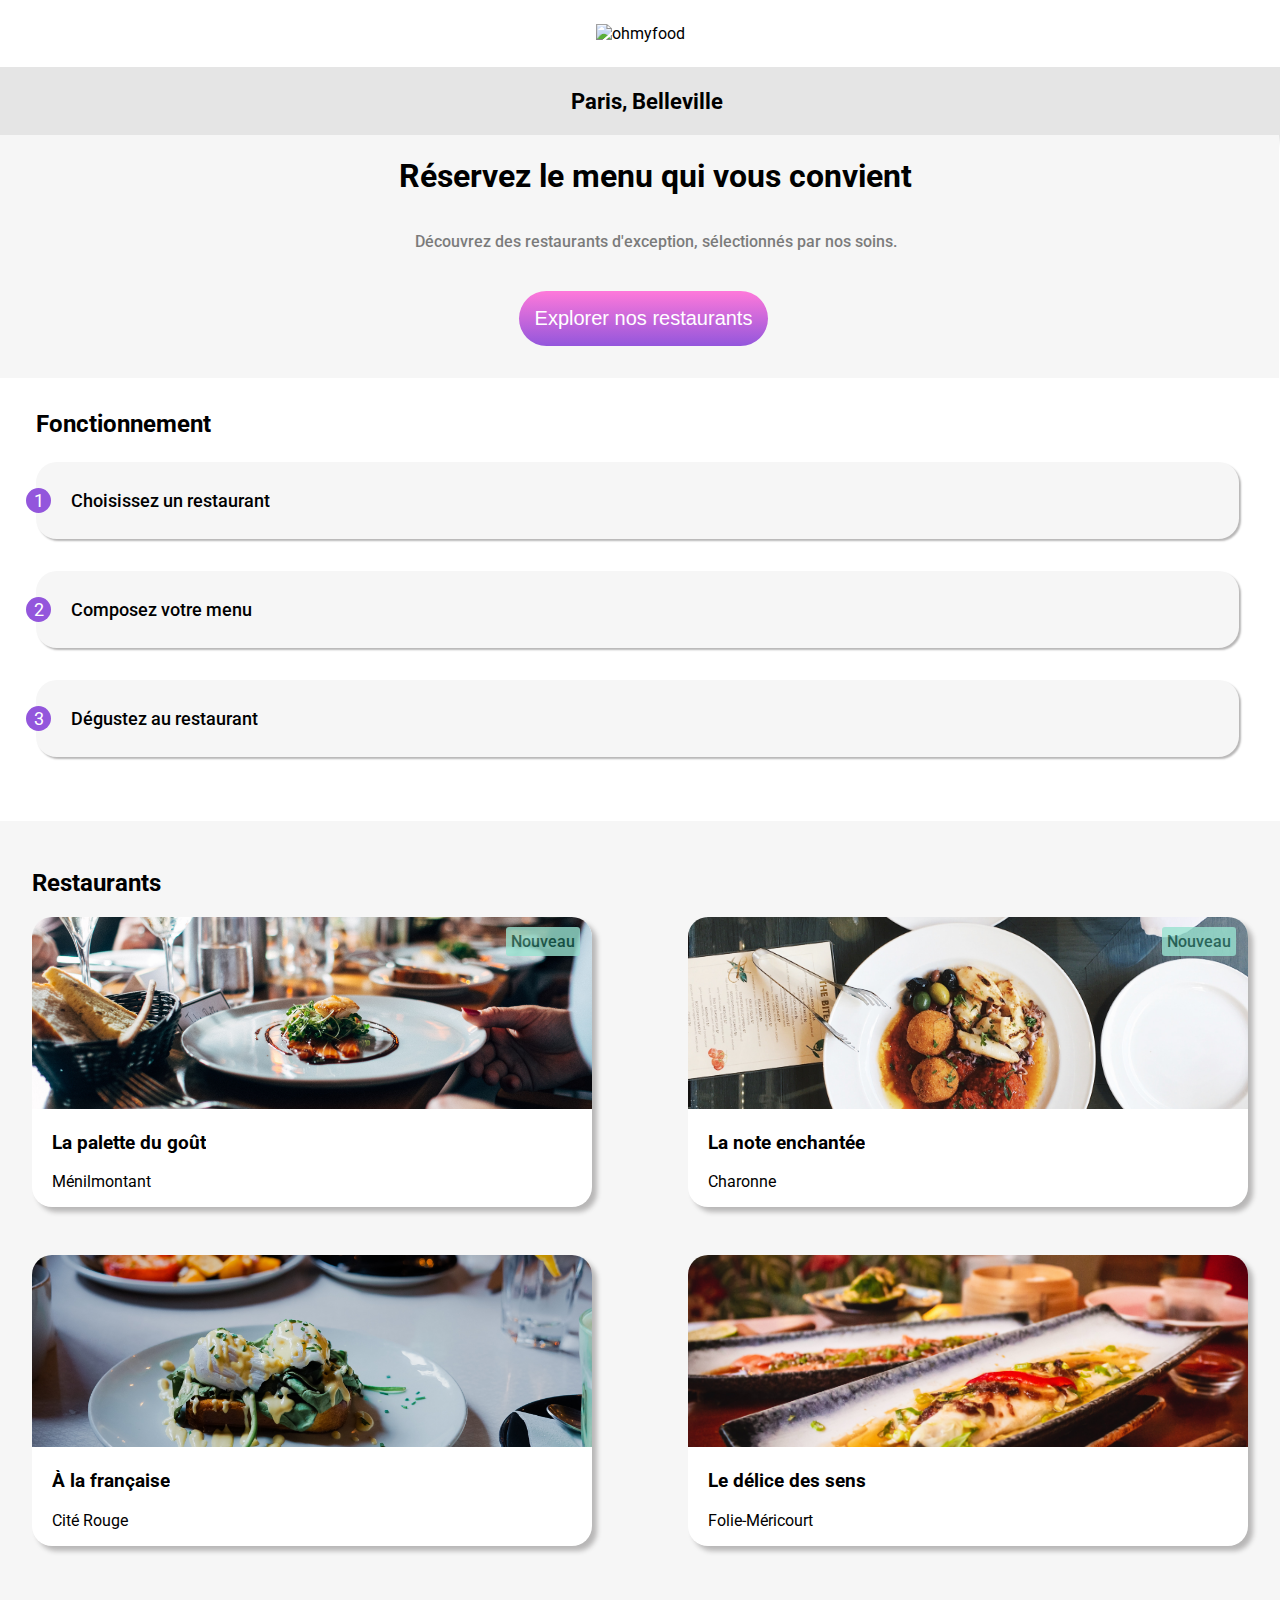
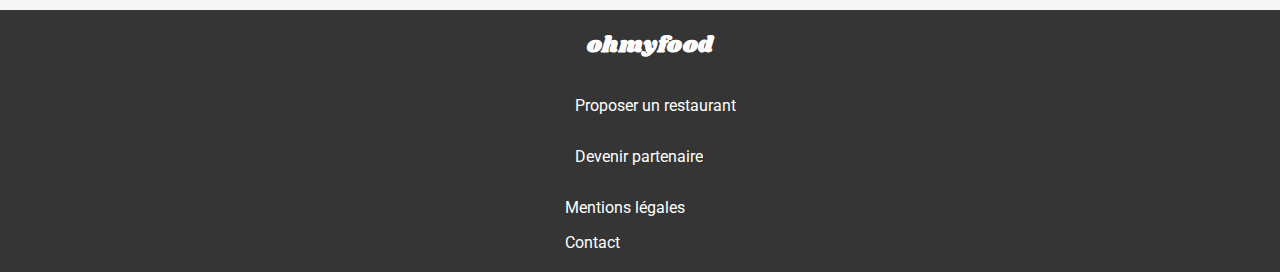
==== commit 8996dead: "the responsiv menu was finished" ====
--- a/index.html
+++ b/index.html
@@ -68,8 +68,10 @@
       </section>
       <section class="restaurants">
         <h2>Restaurants</h2>
-         <a class="restauCard" href="./pages/laPaletteDuGout.html">
+        <div class="restoCards">
+         <a class="restauCard"   href="./pages/laPaletteDuGout.html">
           <img src="./img/restaurants/laPalette.jpg" alt="Menilmontant" />
+          <span class="cardBanner">Nouveau</span>
           <div class="cardInfo">
             <div class="cardText"><h3>La palette du goût</h3><p>Ménilmontant</p></div>
             <span class="heart">
@@ -85,6 +87,7 @@
           
         <a class="restauCard" href="./pages/laNoteEnchantee.html">
           <img src="./img/restaurants/laNote.jpg" alt="Charonne" />
+          <span class="cardBanner">Nouveau</span>
           <div class="cardInfo">
             <div class="cardText"><h3>La note enchantée</h3><p>Charonne</p></div>
             <div class="cardLogo"></div>
@@ -98,6 +101,7 @@
             </span>
           </div>
         </a>
+  
         <a class="restauCard" href="./pages/aLaFrancaise.html">
           <img src="./img/restaurants/aLaFrancaise.jpg" alt="CiteRouge" />
           <div class="cardInfo">
@@ -127,10 +131,10 @@
             </span>
           </div>
         </a>
+      </div>
       </section>
     </main>
     <footer class="mainFooter">
-      <!-- must change the span -->
       <div class="footerLogo"><h2>ohmyfood</h2></div>
       <div class="footerInfo">
         <a href="#Fonctionnement"><i class="fas fa-utensils" aria-hidden="true"></i><p>Proposer un restaurant</p></a>
--- a/Scss/style.css
+++ b/Scss/style.css
@@ -58,16 +58,6 @@
   top: 0;left: 0;right: 0;bottom: 0;
   font-size: 30px;
   font-family: Shrikhand,"cursive";
- 
-  /* background: -moz-linear-gradient(top, #e72c83 0%, #a742c6 100%);
-  background: -webkit-linear-gradient(top, #e72c83 0%, #a742c6 100%);
-  background: linear-gradient(to bottom, #e72c83 0%, #a742c6 100%);
-  font-weight: 900;
-  -webkit-background-clip: text;
-  -moz-background-clip: text;
-  background-clip: text; */
-  
-
 }
 .text1{
  color: #a742c6;
@@ -210,6 +200,7 @@
   height: 100%;
   position: -webkit-sticky;
   position: sticky;
+  z-index: 1;
   -webkit-box-pack: center;
   -ms-flex-pack: center;
   justify-content: center;
@@ -278,12 +269,22 @@
   -ms-flex-pack: center;
   justify-content: center;
 }
+.pubContainer, h1{
+  margin-right: 1px;
+  padding-left: 1rem;
+}
+.pubContainer p{
+  font-family:-apple-system, BlinkMacSystemFont, 'Segoe UI', Roboto, Oxygen, Ubuntu, Cantarell, 'Open Sans', 'Helvetica Neue', sans-serif ;
+  font-weight: 500;
+  opacity: 0.5;
+  padding-left: 1rem;
+}
 /* __________________BUTTON _______________*/
 .bigBtn {
   display: -webkit-box;
   display: -ms-flexbox;
   display: flex;
-  margin: 1.5rem 1.5rem 2rem 0px;
+  margin: 1.5rem 1.5rem 2rem 1rem;
   padding: 16px;
   font-size: 20px;
   border-radius: 30px;
@@ -301,6 +302,7 @@
 .bigBtn:hover {
   box-shadow: 5px 5px 5px rgba(184, 183, 183, 02);
   transform: scale(1.01);
+  cursor: pointer;
 }
 .pubContainer h1 p {
   padding-right: 10px;
@@ -311,7 +313,7 @@
   display: -webkit-box;
   display: -ms-flexbox;
   display: flex;
-  width: 100%;
+  margin: 0px 20px 0px 20px;
   -webkit-box-orient: vertical;
   -webkit-box-direction: normal;
   -ms-flex-direction: column;
@@ -326,13 +328,13 @@
 }
 .funcTitle {
   display: flex;
-  margin: 0rem 0rem 0rem 1rem;
+  margin: 2rem 0rem 0.5rem 1rem;
 }
 .funcBoxes {
   display: -webkit-box;
   display: -ms-flexbox;
   display: flex;
-  margin: 0rem 0rem 0rem 1rem;
+  margin: 0rem 0.3rem 0rem 1rem;
   -webkit-box-orient: vertical;
   -webkit-box-direction: normal;
   -ms-flex-direction: column;
@@ -372,6 +374,10 @@
   background-color: #e4d5f6;
   box-shadow: 4px 4px 4px rgba(184, 183, 183, 02);
   transform: scale(1.01);
+  cursor: pointer;
+}
+.funcB:hover i{
+  color: #9356dc;
 }
 .funcBoxNum {
   display: -webkit-box;
@@ -406,14 +412,32 @@
   -webkit-box-direction: normal;
   -ms-flex-direction: column;
   flex-direction: column;
-}
-
+  margin-top: 3rem;
+  padding-bottom: 3rem;
+}
+.restaurants h2 {
+  margin-left: 2rem;
+  margin-top: 3rem;
+  
+}
+.restoCards{
+  display: -webkit-box;
+  display: -ms-flexbox;
+  display: flex;
+  background-color: #f6f6f6;
+  -webkit-box-orient: vertical;
+  -webkit-box-direction: normal;
+  -ms-flex-direction: column;
+  flex-direction: column;
+}
 .restauCard {
   background-color: white;
-  margin: 0px 1rem 1rem 1rem;
+  margin: 0px 2rem 1rem 2rem; 
   border-radius: 20px;
   box-shadow: 5px 5px 5px rgba(184, 183, 183, 02);
-}
+  position: relative;
+}
+
 .restauCard:hover{
   transform: scale(1.01);
   color: white;
@@ -426,6 +450,17 @@
   -o-object-fit: cover;
   object-fit: cover;
   border-radius: 20px 20px 0px 0px;
+}
+.cardBanner{
+  background-color: #99e2d0;
+  color: #1b6150;
+  border-radius: 3px;
+  position: absolute;
+  top: 10px;
+  right: 12px;
+  padding: 5px;
+  font-weight: 500;
+  opacity: 0.8;
 }
 .cardInfo {
   display: flex;
@@ -446,9 +481,7 @@
   color: black;
 }
 
-.restaurants h2 {
-  margin-left: 2rem;
-}
+
 /* __________________HEARTmainPAGE_______________*/
 .cardInfo.heart {
   justify-content: end;
@@ -458,18 +491,20 @@
   display: -webkit-box;
   display: -ms-flexbox;
   display: flex;
-  /* width: 100%; */
   -webkit-box-orient: vertical;
   -webkit-box-direction: normal;
   -ms-flex-direction: column;
   flex-direction: column;
-  background-color: #353535;
-  color: white;
+  background-color: #353535; 
   padding: 0px 0px 20px 20px;
 }
 
 .footerLogo {
   margin-left: 0px;
+  font-family: 'Shrikhand';
+  font-size: 15px;
+  letter-spacing: 0.5px;
+   color: white; 
 }
 
 .footerInfo a {
@@ -477,7 +512,7 @@
   display: -ms-flexbox;
   display: flex;
   text-decoration: none;
-  color: white;
+   color: white; 
   -webkit-box-align: center;
   -ms-flex-align: center;
   align-items: center;
@@ -610,7 +645,7 @@
   background-clip: text;
   animation: heartAnim 1.2s 0.3s ease-out, transform 0.3s;
   transition: all 1.8s;
-  
+  cursor: pointer;
 }
 @keyframes heartAnim {
   0% {
@@ -668,8 +703,7 @@
   
 }
 .cardElements:hover {
-  padding-right: 5rem;
-  animation-fill-mode: forwards;
+   padding-right: 5rem; 
 }
 
 /* _____________________________________ */
@@ -697,7 +731,6 @@
     overflow: hidden;
 }
 .dishName, p{
-  white-space: nowrap;
     text-overflow: ellipsis;
     overflow: hidden;
 }
@@ -721,15 +754,16 @@
   /* transition-duration: .5s */
 }
 .fa-check-circle {
-  color: white;
+   color: white; 
   font-size: 25px;
-  transform: rotate(0deg);
-  transition-duration: 2s;
+  transform: rotate(180deg);
+  transition-duration: 1s;
 }
 .cardElements:hover .fa-check-circle {
   color: white;
   font-size: 25px;
   transform: rotate(360deg);
+  
 }
 .fa-check-circle:active {
   color: white;
@@ -740,7 +774,7 @@
 /* __________________BUTTON_______________*/
 .cmdBtn {
   display: flex;
-  margin: 1.5rem 1.5rem 1.5rem 0px;
+  margin: 1.5rem 1.5rem 1.5rem 2rem;
   padding: 16px;
   font-size: 20px;
   border-radius: 30px;
@@ -752,12 +786,53 @@
 .cmdBtn:hover {
   box-shadow: 5px 5px 5px rgba(184, 183, 183, 02);
   transform: scale(1.01);
+  cursor: pointer;
 }
 
 /* ________________________________________________________________
 
-RESPONSIVE MENU 600+ PX
+RESPONSIVE MENU 
 ________________________________________________________________ */
-@media (min-width:600px){
-
-}+@media (min-width:400px){
+  .mainFooter {
+    display: -webkit-box;
+    display: -ms-flexbox;
+    display: flex;
+    -webkit-box-orient: vertical;
+    -webkit-box-direction: normal;
+    -ms-flex-direction: column;
+    flex-direction: column;
+    background-color: #353535; 
+    padding: 0px 0px 20px 20px;
+    align-items: center;
+  }
+  .cmdBtn{
+    margin: 1.5rem 1.5rem 1.5rem 4rem;
+  }
+}
+   @media (min-width:900px){
+.restoCards{
+  display: grid;
+  grid-template-columns: repeat(2,1fr);
+  column-gap: 2rem;
+  row-gap: 2rem;
+}
+
+/* ____________________________________
+
+--------------PAGES---------------
+____________________________________ */
+ 
+.menuCards {
+ 
+  flex-direction: row;
+  justify-content: space-evenly;
+  
+}
+.card {
+  display: flex;
+  flex-direction: column;
+  width: 30%;
+}
+
+}    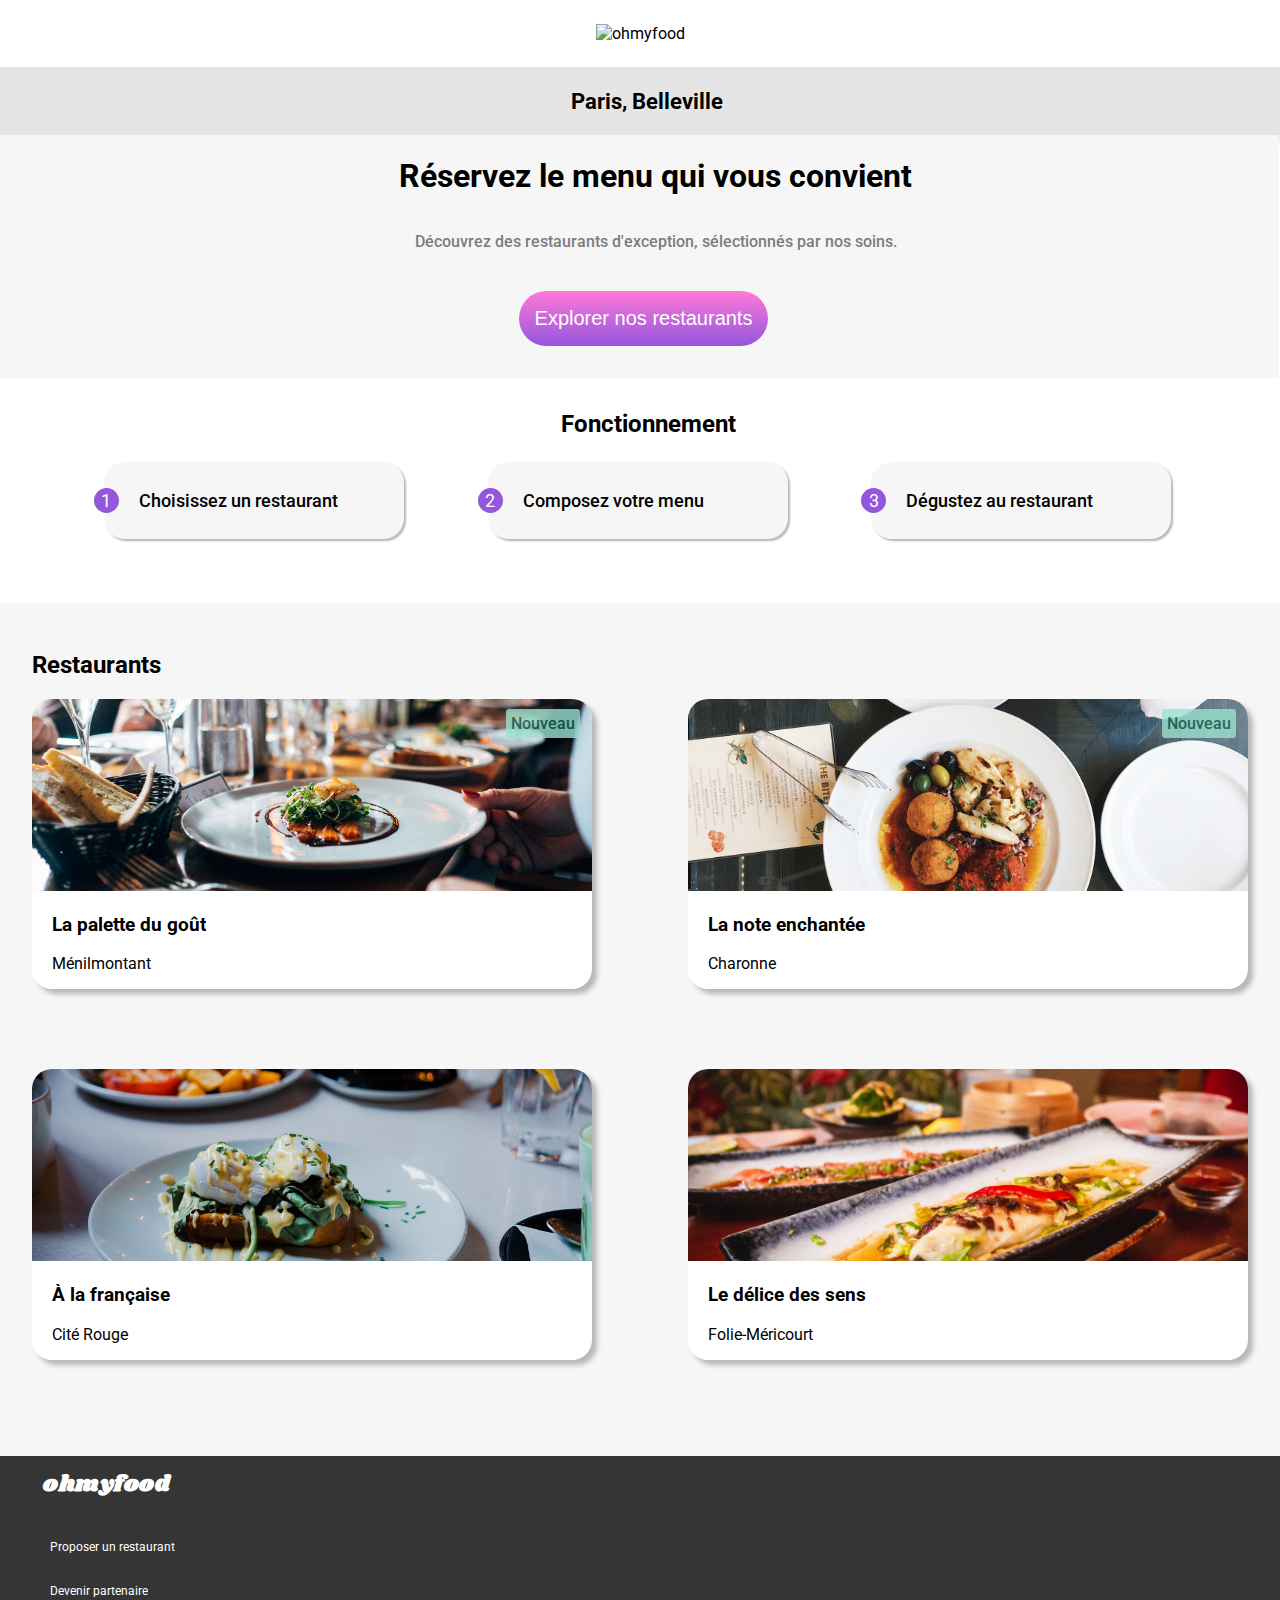
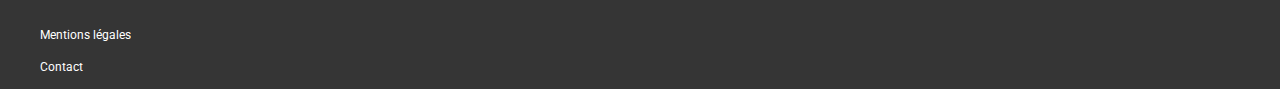
==== commit 05c53152: "footer changing" ====
--- a/index.html
+++ b/index.html
@@ -136,12 +136,12 @@
     </main>
     <footer class="mainFooter">
       <div class="footerLogo"><h2>ohmyfood</h2></div>
-      <div class="footerInfo">
-        <a href="#Fonctionnement"><i class="fas fa-utensils" aria-hidden="true"></i><p>Proposer un restaurant</p></a>
-        <a href="#Fonctionnement"><i class="fas fa-hands-helping" aria-hidden="true"></i><p>Devenir partenaire</p></a>
-        <a href="#Fonctionnement"><p>Mentions légales</p></a>
-        <a href="mailto:contact@ohmyfood.com">Contact</a>
-      </div>
+      <ul class="footerInfo">
+        <li><a href="#Fonctionnement"><i class="fas fa-utensils" aria-hidden="true"></i><p>Proposer un restaurant</p></a></li>
+        <li><a href="#Fonctionnement"><i class="fas fa-hands-helping" aria-hidden="true"></i><p>Devenir partenaire</p></a></li>
+        <li><a href="#Fonctionnement"><p>Mentions légales</p></a></li>
+        <li><a href="mailto:contact@ohmyfood.com">Contact</a></li>
+      </ul>
     </footer>
   </body>
 </html>
--- a/Scss/style.css
+++ b/Scss/style.css
@@ -432,7 +432,7 @@
 }
 .restauCard {
   background-color: white;
-  margin: 0px 2rem 1rem 2rem; 
+  margin: 0px 2rem 3rem 2rem; 
   border-radius: 20px;
   box-shadow: 5px 5px 5px rgba(184, 183, 183, 02);
   position: relative;
@@ -496,7 +496,8 @@
   -ms-flex-direction: column;
   flex-direction: column;
   background-color: #353535; 
-  padding: 0px 0px 20px 20px;
+  padding: 0px ;
+  line-height: 15pt;
 }
 
 .footerLogo {
@@ -505,8 +506,15 @@
   font-size: 15px;
   letter-spacing: 0.5px;
    color: white; 
-}
-
+  margin-left: 2.7rem;
+}
+.footerInfo{
+ list-style: none;
+ text-decoration: none;
+}
+.footerInfo, i{
+  font-size: 12px;
+}
 .footerInfo a {
   display: -webkit-box;
   display: -ms-flexbox;
@@ -794,21 +802,28 @@
 RESPONSIVE MENU 
 ________________________________________________________________ */
 @media (min-width:400px){
-  .mainFooter {
-    display: -webkit-box;
-    display: -ms-flexbox;
-    display: flex;
-    -webkit-box-orient: vertical;
-    -webkit-box-direction: normal;
-    -ms-flex-direction: column;
-    flex-direction: column;
-    background-color: #353535; 
-    padding: 0px 0px 20px 20px;
-    align-items: center;
-  }
+  
   .cmdBtn{
     margin: 1.5rem 1.5rem 1.5rem 4rem;
   }
+  /* .mainFooter{
+    display: flex;
+    flex-direction: row;
+    justify-content: space-between;
+  }
+  .footerLogo{
+    margin-left: 6rem;
+    font-size: 20px;
+  }
+  .footerInfo{
+    display: flex;
+    flex-direction: row;
+    
+    margin-left: 20px;
+  }
+  .footerInfo, a{
+  margin-right: 8rem;
+  } */
 }
    @media (min-width:900px){
 .restoCards{
@@ -817,7 +832,19 @@
   column-gap: 2rem;
   row-gap: 2rem;
 }
-
+.funcTitle{
+  align-self: center;
+} 
+.funcBoxes{
+  flex-direction: row;
+  justify-content: space-evenly;
+  
+  /* align-self: center;
+  width: 400px; */
+}
+.funcB{
+  width: 300px;
+}
 /* ____________________________________
 
 --------------PAGES---------------
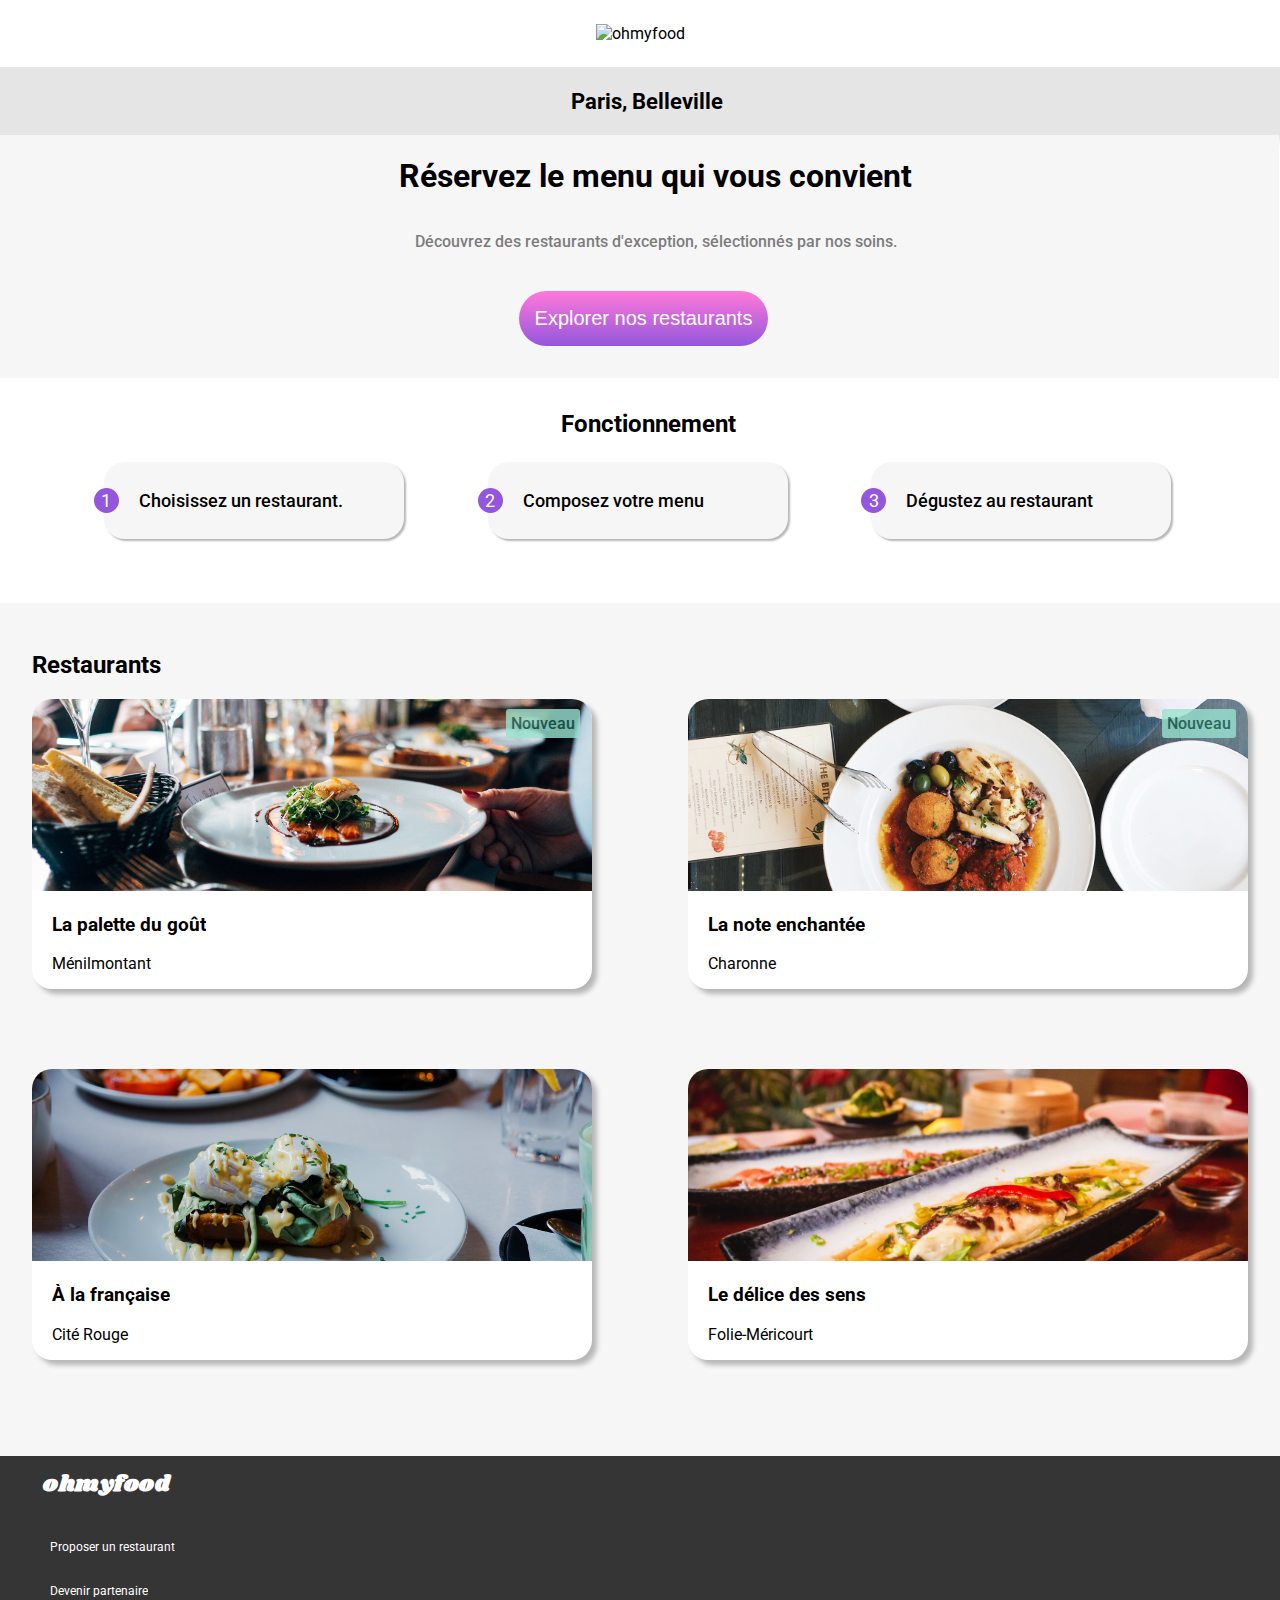
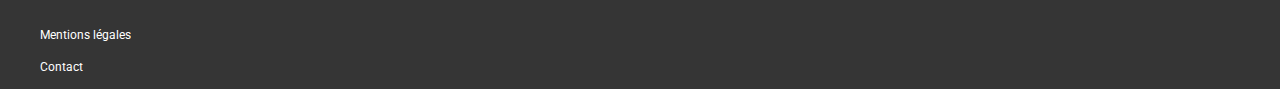
==== commit 58e62856: "change" ====
--- a/index.html
+++ b/index.html
@@ -7,37 +7,38 @@
     <title>OhMyFood</title>
     <link rel="stylesheet" href="./Scss/style.css" />
     <link rel="stylesheet" href="./stylesCss/all.min.css" />
-    <link href="https://fonts.googleapis.com/css2?family=Roboto:wght@100;400;700&family=Shrikhand&display=swap" rel="stylesheet">
+    <link
+      href="https://fonts.googleapis.com/css2?family=Roboto:wght@100;400;700&family=Shrikhand&display=swap"
+      rel="stylesheet"
+    />
   </head>
   <body>
-    <!-- _________________________________________
-              --------LOADER-----------
-_________________________________________ -->
+    <!--L O A D E R-->
 
     <div class="pageLoader">
-    <div class="loader"></div>
-    <div class="textLoader">
-       <div class="text1">O</div>
-       <div class="text2">h</div>
-       <div class="text3">M</div>
-       <div class="text4">y</div>
-       <div class="text5">F</div>
-       <div class="text6">o</div>
-       <div class="text7">o</div>
-       <div class="text8">d</div>
-   </div>
-  </div>
-<!-- _________________________________________
-              --------PAGE-----------
-_________________________________________ -->
+      <div class="loader"></div>
+      <div class="textLoader">
+        <div class="text1">O</div>
+        <div class="text2">h</div>
+        <div class="text3">M</div>
+        <div class="text4">y</div>
+        <div class="text5">F</div>
+        <div class="text6">o</div>
+        <div class="text7">o</div>
+        <div class="text8">d</div>
+      </div>
+    </div>
+    <!--H E A D E R-->
 
     <header class="mainTitle">
-      <img src="./img/logo/ohmyfood@2x.svg" alt="ohmyfood" >
+      <img src="./img/logo/ohmyfood@2x.svg" alt="ohmyfood" />
     </header>
+    <!-- M A P -->
     <div class="mapLocation">
       <i class="fas fa-map-marker-alt"></i>
       <p>Paris, Belleville</p>
     </div>
+    <!-- M A I N -->
     <main class="mainContainer">
       <section class="pubContainer">
         <h1>Réservez le menu qui vous convient</h1>
@@ -46,13 +47,14 @@
         </p>
         <button class="bigBtn">Explorer nos restaurants</button>
       </section>
+      <!-- F O N C T I O N N E M E N T -->
       <section class="functionalityContainer" id="Fonctionnement">
         <h2 class="funcTitle">Fonctionnement</h2>
         <div class="funcBoxes">
           <div class="funcB">
             <span class="funcBoxNum">1</span>
             <i class="fas fa-mobile-alt"></i>
-            <h3 class="funcBoxText">Choisissez un restaurant</h3>
+            <h3 class="funcBoxText">Choisissez un restaurant.</h3>
           </div>
           <div class="funcB">
             <span class="funcBoxNum">2</span>
@@ -66,80 +68,105 @@
           </div>
         </div>
       </section>
+       <!-- R E S T A U R A N T S -->
       <section class="restaurants">
         <h2>Restaurants</h2>
         <div class="restoCards">
-         <a class="restauCard"   href="./pages/laPaletteDuGout.html">
-          <img src="./img/restaurants/laPalette.jpg" alt="Menilmontant" />
-          <span class="cardBanner">Nouveau</span>
-          <div class="cardInfo">
-            <div class="cardText"><h3>La palette du goût</h3><p>Ménilmontant</p></div>
-            <span class="heart">
-              <div class="heartEmpty">
-                <i class="fa-2x fa-heart far" aria-hidden="true"></i>
+          <a class="restauCard" href="./pages/laPaletteDuGout.html">
+            <img src="./img/restaurants/laPalette.jpg" alt="Menilmontant" />
+            <span class="cardBanner">Nouveau</span>
+            <div class="cardInfo">
+              <div class="cardText">
+                <h3>La palette du goût</h3>
+                <p>Ménilmontant</p>
               </div>
-              <div class="heartFull">
-                <i class="fa-2x fa-heart fas" aria-hidden="true"></i>
+              <div class="heart">
+                <div class="heartEmpty">
+                  <i class="fa-2x fa-heart far" aria-hidden="true"></i>
+                </div>
+                <div class="heartFull">
+                  <i class="fa-2x fa-heart fas" aria-hidden="true"></i>
+                </div>
               </div>
-            </span>
-          </div>
-        </a> 
-          
-        <a class="restauCard" href="./pages/laNoteEnchantee.html">
-          <img src="./img/restaurants/laNote.jpg" alt="Charonne" />
-          <span class="cardBanner">Nouveau</span>
-          <div class="cardInfo">
-            <div class="cardText"><h3>La note enchantée</h3><p>Charonne</p></div>
-            <div class="cardLogo"></div>
-            <span class="heart">
-              <div class="heartEmpty">
-                <i class="fa-2x fa-heart far" aria-hidden="true"></i>
+            </div>
+          </a>
+
+          <a class="restauCard" href="./pages/laNoteEnchantee.html">
+            <img src="./img/restaurants/laNote.jpg" alt="Charonne" />
+            <span class="cardBanner">Nouveau</span>
+            <div class="cardInfo">
+              <div class="cardText">
+                <h3>La note enchantée</h3>
+                <p>Charonne</p>
               </div>
-              <div class="heartFull">
-                <i class="fa-2x fa-heart fas" aria-hidden="true"></i>
+              <div class="cardLogo"></div>
+              <div class="heart">
+                <div class="heartEmpty">
+                  <i class="fa-2x fa-heart far" aria-hidden="true"></i>
+                </div>
+                <div class="heartFull">
+                  <i class="fa-2x fa-heart fas" aria-hidden="true"></i>
+                </div>
               </div>
-            </span>
-          </div>
-        </a>
-  
-        <a class="restauCard" href="./pages/aLaFrancaise.html">
-          <img src="./img/restaurants/aLaFrancaise.jpg" alt="CiteRouge" />
-          <div class="cardInfo">
-            <div class="cardText"><h3>À la française</h3><p>Cité Rouge</p></div>
-            <span class="heart">
-              <div class="heartEmpty">
-                <i class="fa-2x fa-heart far" aria-hidden="true"></i>
+            </div>
+          </a>
+
+          <a class="restauCard" href="./pages/aLaFrancaise.html">
+            <img src="./img/restaurants/aLaFrancaise.jpg" alt="CiteRouge" />
+            <div class="cardInfo">
+              <div class="cardText">
+                <h3>À la française</h3>
+                <p>Cité Rouge</p>
               </div>
-              <div class="heartFull">
-                <i class="fa-2x fa-heart fas" aria-hidden="true"></i>
+              <div class="heart">
+                <div class="heartEmpty">
+                  <i class="fa-2x fa-heart far" aria-hidden="true"></i>
+                </div>
+                <div class="heartFull">
+                  <i class="fa-2x fa-heart fas" aria-hidden="true"></i>
+                </div>
               </div>
-            </span>
-          </div>
-        </a>
-        <a class="restauCard" href="./pages/leDeliceDesSens.html">
-          <img src="./img/restaurants/leDelice.jpg" alt="Folie-Mericourt" />
-          <div class="cardInfo">
-            <div class="cardText"><h3>Le délice des sens</h3><p>Folie-Méricourt</p></div>
-            <span class="heart">
-              <div class="heartEmpty">
-                <i class="fa-2x fa-heart far" aria-hidden="true"></i>
+            </div>
+          </a>
+          <a class="restauCard" href="./pages/leDeliceDesSens.html">
+            <img src="./img/restaurants/leDelice.jpg" alt="Folie-Mericourt" />
+            <div class="cardInfo">
+              <div class="cardText">
+                <h3>Le délice des sens</h3>
+                <p>Folie-Méricourt</p>
               </div>
-              <div class="heartFull">
-                 <i class="fa-2x fa-heart fas" aria-hidden="true"></i> 
-              
+              <div class="heart">
+                <div class="heartEmpty">
+                  <i class="fa-2x fa-heart far" aria-hidden="true"></i>
+                </div>
+                <div class="heartFull">
+                  <i class="fa-2x fa-heart fas" aria-hidden="true"></i>
+                </div>
               </div>
-            </span>
-          </div>
-        </a>
-      </div>
+            </div>
+          </a>
+        </div>
       </section>
     </main>
+    <!-- F O O T E R -->
     <footer class="mainFooter">
       <div class="footerLogo"><h2>ohmyfood</h2></div>
       <ul class="footerInfo">
-        <li><a href="#Fonctionnement"><i class="fas fa-utensils" aria-hidden="true"></i><p>Proposer un restaurant</p></a></li>
-        <li><a href="#Fonctionnement"><i class="fas fa-hands-helping" aria-hidden="true"></i><p>Devenir partenaire</p></a></li>
-        <li><a href="#Fonctionnement"><p>Mentions légales</p></a></li>
+        <li>
+          <a href="#Fonctionnement"
+            ><i class="fas fa-utensils" aria-hidden="true"></i>
+            <p>Proposer un restaurant</p></a
+          >
+        </li>
+        <li>
+          <a href="#Fonctionnement"
+            ><i class="fas fa-hands-helping" aria-hidden="true"></i>
+            <p>Devenir partenaire</p></a
+          >
+        </li>
+        <li>
+          <a href="#Fonctionnement"><p>Mentions légales</p></a>
+        </li>
         <li><a href="mailto:contact@ohmyfood.com">Contact</a></li>
       </ul>
     </footer>
--- a/Scss/style.css
+++ b/Scss/style.css
@@ -8,187 +8,189 @@
 /* _______________________________________________
         PAGE LOADER
 _______________________________________________ */
-.pageLoader{
+.pageLoader {
   display: flex;
   position: fixed;
-    z-index: 1;
-    top: 0;
-    right: 0;
-    bottom: 0;
-    width: 100%;
-    height: 100%;
-    background: #fff;
-    opacity: 0.7;
-    display: -webkit-box;
-    display: -ms-flexbox;
-    -webkit-box-pack: center;
-    -ms-flex-pack: center;
-    justify-content: center;
-    -webkit-box-align: center;
-    -ms-flex-align: center;
-    align-items: center;
-    visibility: hidden;
-    -webkit-transition: visibility 3s;
-    -o-transition: visibility 3s;
-    transition: visibility 3s;
-}
-.loader{
-  display: flex;
-  justify-content: center;
-  align-items: center;
-   border:10px solid rgb(240, 226, 226 0.7); 
- 
-   border-top:10px solid #9356dc;
-  border-bottom:10px solid #353535;
+  z-index: 1;
+  top: 0;
+  right: 0;
+  bottom: 0;
+  width: 100%;
+  height: 100%;
+  background: #fff;
+  opacity: 0.9;
+  display: -webkit-box;
+  display: -ms-flexbox;
+  -webkit-box-pack: center;
+  -ms-flex-pack: center;
+  justify-content: center;
+  -webkit-box-align: center;
+  -ms-flex-align: center;
+  align-items: center;
+  visibility: hidden; 
+  -webkit-transition: visibility 3s;
+  -o-transition: visibility 3s;
+  transition: visibility 3s;
+}
+.loader {
+  display: flex;
+  justify-content: center;
+  align-items: center;
+  border-top: 10px solid #9356dc;
+  border-bottom: 10px solid #353535;
   border-radius: 50%;
   width: 200px;
   height: 200px;
   margin: auto;
   position: absolute;
-  top: 0;left: 0;right: 0;bottom: 0;
+  top: 0;
+  left: 0;
+  right: 0;
+  bottom: 0;
   -webkit-animation: turn 3s linear infinite;
-  -o-animation:turn 3s linear infinite ;
-  animation: turn 3s linear infinite;
-}
-.textLoader{
+  -o-animation: turn 3s linear infinite;
+  animation: turn 3s linear infinite; 
+}
+.textLoader {
   display: flex;
   justify-content: center;
   align-items: center;
   position: absolute;
-  top: 0;left: 0;right: 0;bottom: 0;
+  top: 0;
+  left: 0;
+  right: 0;
+  bottom: 0;
   font-size: 30px;
-  font-family: Shrikhand,"cursive";
-}
-.text1{
- color: #a742c6;
- opacity: 0.8;
+  font-family: Shrikhand, "cursive";
+}
+.text1 {
+  color: #a742c6;
+  opacity: 0.8;
   animation: transformText 1s;
-    animation-iteration-count: 3;
-}
-.text2{
+  animation-iteration-count: 3;
+}
+.text2 {
   color: #353535;
   opacity: 0.8;
   animation: transformText 1s;
-    animation-iteration-count: 3;
+  animation-iteration-count: 3;
   animation-delay: 0.09s;
 }
-.text3{
+.text3 {
   color: #a742c6;
   opacity: 0.8;
   animation: transformText 1s;
-    animation-iteration-count: 3;
+  animation-iteration-count: 3;
   animation-delay: 0.18s;
 }
-.text4{
+.text4 {
   color: #353535;
   opacity: 0.8;
   animation: transformText 1s;
-    animation-iteration-count: 3;
-   animation-delay: 0.27s; 
-}
-.text5{
+  animation-iteration-count: 3;
+  animation-delay: 0.27s;
+}
+.text5 {
   color: #a742c6;
   opacity: 0.8;
   animation: transformText 1s;
-    animation-iteration-count: 3;
+  animation-iteration-count: 3;
   animation-delay: 0.36s;
 }
-.text6{
+.text6 {
   color: #353535;
   opacity: 0.8;
   animation: transformText 1s;
-    animation-iteration-count: 3;
+  animation-iteration-count: 3;
   animation-delay: 0.45s;
 }
-.text7{
+.text7 {
   color: #353535;
   opacity: 0.8;
   animation: transformText 1s;
-    animation-iteration-count: 3;
+  animation-iteration-count: 3;
   animation-delay: 0.52s;
 }
-.text8{
+.text8 {
   color: #a742c6;
   opacity: 0.8;
   animation: transformText 1s;
-    animation-iteration-count: 3;
+  animation-iteration-count: 3;
   animation-delay: 0.59s;
 }
-@keyframes turn{
-  0%{
+@keyframes turn {
+  0% {
     transform: rotate(0deg);
   }
-  100%{
+  100% {
     transform: rotate(360deg);
   }
 }
-@keyframes transformText{
+@keyframes transformText {
   0% {
     transform: translateY(0);
-}
-5% {
-  transform: translateY(1px);
-}
-10% {
-  transform: translateY(2px);
-}
-15% {
-  transform: translateY(3px);
-}
-20% {
-  transform: translateY(4px);
-}
-25% {
+  }
+  5% {
+    transform: translateY(1px);
+  }
+  10% {
+    transform: translateY(2px);
+  }
+  15% {
+    transform: translateY(3px);
+  }
+  20% {
+    transform: translateY(4px);
+  }
+  25% {
     transform: translateY(5px);
-}
-30% {
-  transform: translateY(4px);
-}
-35% {
-  transform: translateY(3px);
-}
-40% {
-  transform: translateY(2px);
-}
-45% {
-  transform: translateY(1px);
-}
-50% {
-  transform: translateY(0px);
-}
-55% {
-  transform: translateY(-1px);
-}
-60% {
-  transform: translateY(-2px);
-}
-65% {
-  transform: translateY(-3px);
-}
-70% {
-  transform: translateY(-4px);
-}
-75% {
+  }
+  30% {
+    transform: translateY(4px);
+  }
+  35% {
+    transform: translateY(3px);
+  }
+  40% {
+    transform: translateY(2px);
+  }
+  45% {
+    transform: translateY(1px);
+  }
+  50% {
+    transform: translateY(0px);
+  }
+  55% {
+    transform: translateY(-1px);
+  }
+  60% {
+    transform: translateY(-2px);
+  }
+  65% {
+    transform: translateY(-3px);
+  }
+  70% {
+    transform: translateY(-4px);
+  }
+  75% {
     transform: translateY(-5px);
-}
-80% {
-  transform: translateY(-4px);
-}
-85% {
-  transform: translateY(-3px);
-}
-90% {
-  transform: translateY(-2px);
-}
-95% {
-  transform: translateY(-1px);
-}
-100% {
+  }
+  80% {
+    transform: translateY(-4px);
+  }
+  85% {
+    transform: translateY(-3px);
+  }
+  90% {
+    transform: translateY(-2px);
+  }
+  95% {
+    transform: translateY(-1px);
+  }
+  100% {
     transform: translateY(0);
-}
-}
-
-
+  }
+}
 
 /* __________________TITLE _______________*/
 .mainTitle {
@@ -269,12 +271,14 @@
   -ms-flex-pack: center;
   justify-content: center;
 }
-.pubContainer, h1{
+.pubContainer,
+h1 {
   margin-right: 1px;
   padding-left: 1rem;
 }
-.pubContainer p{
-  font-family:-apple-system, BlinkMacSystemFont, 'Segoe UI', Roboto, Oxygen, Ubuntu, Cantarell, 'Open Sans', 'Helvetica Neue', sans-serif ;
+.pubContainer p {
+  font-family: -apple-system, BlinkMacSystemFont, "Segoe UI", Roboto, Oxygen,
+    Ubuntu, Cantarell, "Open Sans", "Helvetica Neue", sans-serif;
   font-weight: 500;
   opacity: 0.5;
   padding-left: 1rem;
@@ -376,7 +380,7 @@
   transform: scale(1.01);
   cursor: pointer;
 }
-.funcB:hover i{
+.funcB:hover i {
   color: #9356dc;
 }
 .funcBoxNum {
@@ -418,9 +422,8 @@
 .restaurants h2 {
   margin-left: 2rem;
   margin-top: 3rem;
-  
-}
-.restoCards{
+}
+.restoCards {
   display: -webkit-box;
   display: -ms-flexbox;
   display: flex;
@@ -432,13 +435,13 @@
 }
 .restauCard {
   background-color: white;
-  margin: 0px 2rem 3rem 2rem; 
+  margin: 0px 2rem 3rem 2rem;
   border-radius: 20px;
   box-shadow: 5px 5px 5px rgba(184, 183, 183, 02);
   position: relative;
 }
 
-.restauCard:hover{
+.restauCard:hover {
   transform: scale(1.01);
   color: white;
   opacity: 0.7;
@@ -451,7 +454,7 @@
   object-fit: cover;
   border-radius: 20px 20px 0px 0px;
 }
-.cardBanner{
+.cardBanner {
   background-color: #99e2d0;
   color: #1b6150;
   border-radius: 3px;
@@ -481,7 +484,6 @@
   color: black;
 }
 
-
 /* __________________HEARTmainPAGE_______________*/
 .cardInfo.heart {
   justify-content: end;
@@ -495,24 +497,25 @@
   -webkit-box-direction: normal;
   -ms-flex-direction: column;
   flex-direction: column;
-  background-color: #353535; 
-  padding: 0px ;
+  background-color: #353535;
+  padding: 0px;
   line-height: 15pt;
 }
 
 .footerLogo {
   margin-left: 0px;
-  font-family: 'Shrikhand';
+  font-family: "Shrikhand";
   font-size: 15px;
   letter-spacing: 0.5px;
-   color: white; 
+  color: white;
   margin-left: 2.7rem;
 }
-.footerInfo{
- list-style: none;
- text-decoration: none;
-}
-.footerInfo, i{
+.footerInfo {
+  list-style: none;
+  text-decoration: none;
+}
+.footerInfo,
+i {
   font-size: 12px;
 }
 .footerInfo a {
@@ -520,7 +523,7 @@
   display: -ms-flexbox;
   display: flex;
   text-decoration: none;
-   color: white; 
+  color: white;
   -webkit-box-align: center;
   -ms-flex-align: center;
   align-items: center;
@@ -530,9 +533,9 @@
   display: -ms-flexbox;
   display: flex;
   text-decoration: none;
- color:#e4d5f6;
- opacity: 0.9;
- transform: scale(1.01);
+  color: #e4d5f6;
+  opacity: 0.9;
+  transform: scale(1.01);
   -webkit-box-align: center;
   -ms-flex-align: center;
   align-items: center;
@@ -576,7 +579,7 @@
 .pageTitle img {
   display: block;
 }
-.pageTitle img:hover{
+.pageTitle img:hover {
   transform: scale(1.1);
 }
 .backArrow {
@@ -586,9 +589,12 @@
   color: #000000;
   font-weight: bold;
 }
-.backArrow:hover{
+.backArrow:hover {
   color: #353535;
   transform: scale(1.1);
+}
+.backArrow i{
+  font-size: 20px;
 }
 .pagePhoto {
   display: flex;
@@ -619,11 +625,11 @@
 }
 /* __________________HEART______________*/
 .heart {
-   height: 25px;
-  width: 25px; 
- 
-}
-.heart:hover .heartEmpty{
+  height: 25px;
+  width: 25px;
+
+}
+.heart:hover .heartEmpty {
   opacity: 0;
 }
 .heartEmpty {
@@ -635,11 +641,11 @@
   color: transparent;
 }
 .heartFull {
-  position: absolute; 
+  position: absolute;
   color: transparent;
-  
-}
-.heartFull::after{
+   
+}
+.heartFull::after {
   border-style: none;
 }
 .heartFull:hover {
@@ -648,9 +654,9 @@
   background: -webkit-linear-gradient(top, #e72c83 0%, #a742c6 100%);
   background: linear-gradient(to bottom, #e72c83 0%, #a742c6 100%);
   font-weight: 900;
+   background-clip: border-box;
   -webkit-background-clip: text;
-  -moz-background-clip: text;
-  background-clip: text;
+  -moz-background-clip: text; 
   animation: heartAnim 1.2s 0.3s ease-out, transform 0.3s;
   transition: all 1.8s;
   cursor: pointer;
@@ -705,13 +711,12 @@
   cursor: pointer;
   padding: 0px 0px 0px 10px;
   box-shadow: 5px 5px 5px rgba(184, 183, 183, 02);
-  animation: cardAnim .5s 0.3s ease-out both, transform 0.3s;
+  animation: cardAnim 0.5s 0.3s ease-out both, transform 0.3s;
   transition: all 1.5s;
   transform: scale(0);
-  
 }
 .cardElements:hover {
-   padding-right: 5rem; 
+  padding-right: 5rem;
 }
 
 /* _____________________________________ */
@@ -733,14 +738,16 @@
   justify-content: center;
   flex: 1;
 }
-.dishName, h3{
+.dishName,
+h3 {
   white-space: nowrap;
-    text-overflow: ellipsis;
-    overflow: hidden;
-}
-.dishName, p{
-    text-overflow: ellipsis;
-    overflow: hidden;
+  text-overflow: ellipsis;
+  overflow: hidden;
+}
+.dishName,
+p {
+  text-overflow: ellipsis;
+  overflow: hidden;
 }
 .dishPrice {
   display: flex;
@@ -762,7 +769,7 @@
   /* transition-duration: .5s */
 }
 .fa-check-circle {
-   color: white; 
+  color: white;
   font-size: 25px;
   transform: rotate(180deg);
   transition-duration: 1s;
@@ -771,7 +778,6 @@
   color: white;
   font-size: 25px;
   transform: rotate(360deg);
-  
 }
 .fa-check-circle:active {
   color: white;
@@ -801,65 +807,40 @@
 
 RESPONSIVE MENU 
 ________________________________________________________________ */
-@media (min-width:400px){
-  
-  .cmdBtn{
+@media (min-width: 400px) {
+  .cmdBtn {
     margin: 1.5rem 1.5rem 1.5rem 4rem;
   }
-  /* .mainFooter{
-    display: flex;
+}
+@media (min-width: 900px) {
+  .restoCards {
+    display: grid;
+    grid-template-columns: repeat(2, 1fr);
+    column-gap: 2rem;
+    row-gap: 2rem;
+  }
+  .funcTitle {
+    align-self: center;
+  }
+  .funcBoxes {
     flex-direction: row;
-    justify-content: space-between;
-  }
-  .footerLogo{
-    margin-left: 6rem;
-    font-size: 20px;
-  }
-  .footerInfo{
-    display: flex;
-    flex-direction: row;
-    
-    margin-left: 20px;
-  }
-  .footerInfo, a{
-  margin-right: 8rem;
-  } */
-}
-   @media (min-width:900px){
-.restoCards{
-  display: grid;
-  grid-template-columns: repeat(2,1fr);
-  column-gap: 2rem;
-  row-gap: 2rem;
-}
-.funcTitle{
-  align-self: center;
-} 
-.funcBoxes{
-  flex-direction: row;
-  justify-content: space-evenly;
-  
-  /* align-self: center;
-  width: 400px; */
-}
-.funcB{
-  width: 300px;
-}
-/* ____________________________________
+    justify-content: space-evenly;
+  }
+  .funcB {
+    width: 300px;
+  }
+  /* ____________________________________
 
 --------------PAGES---------------
 ____________________________________ */
- 
-.menuCards {
- 
-  flex-direction: row;
-  justify-content: space-evenly;
-  
-}
-.card {
-  display: flex;
-  flex-direction: column;
-  width: 30%;
-}
-
-}    +
+  .menuCards {
+    flex-direction: row;
+    justify-content: space-evenly;
+  }
+  .card {
+    display: flex;
+    flex-direction: column;
+    width: 30%;
+  }
+}
